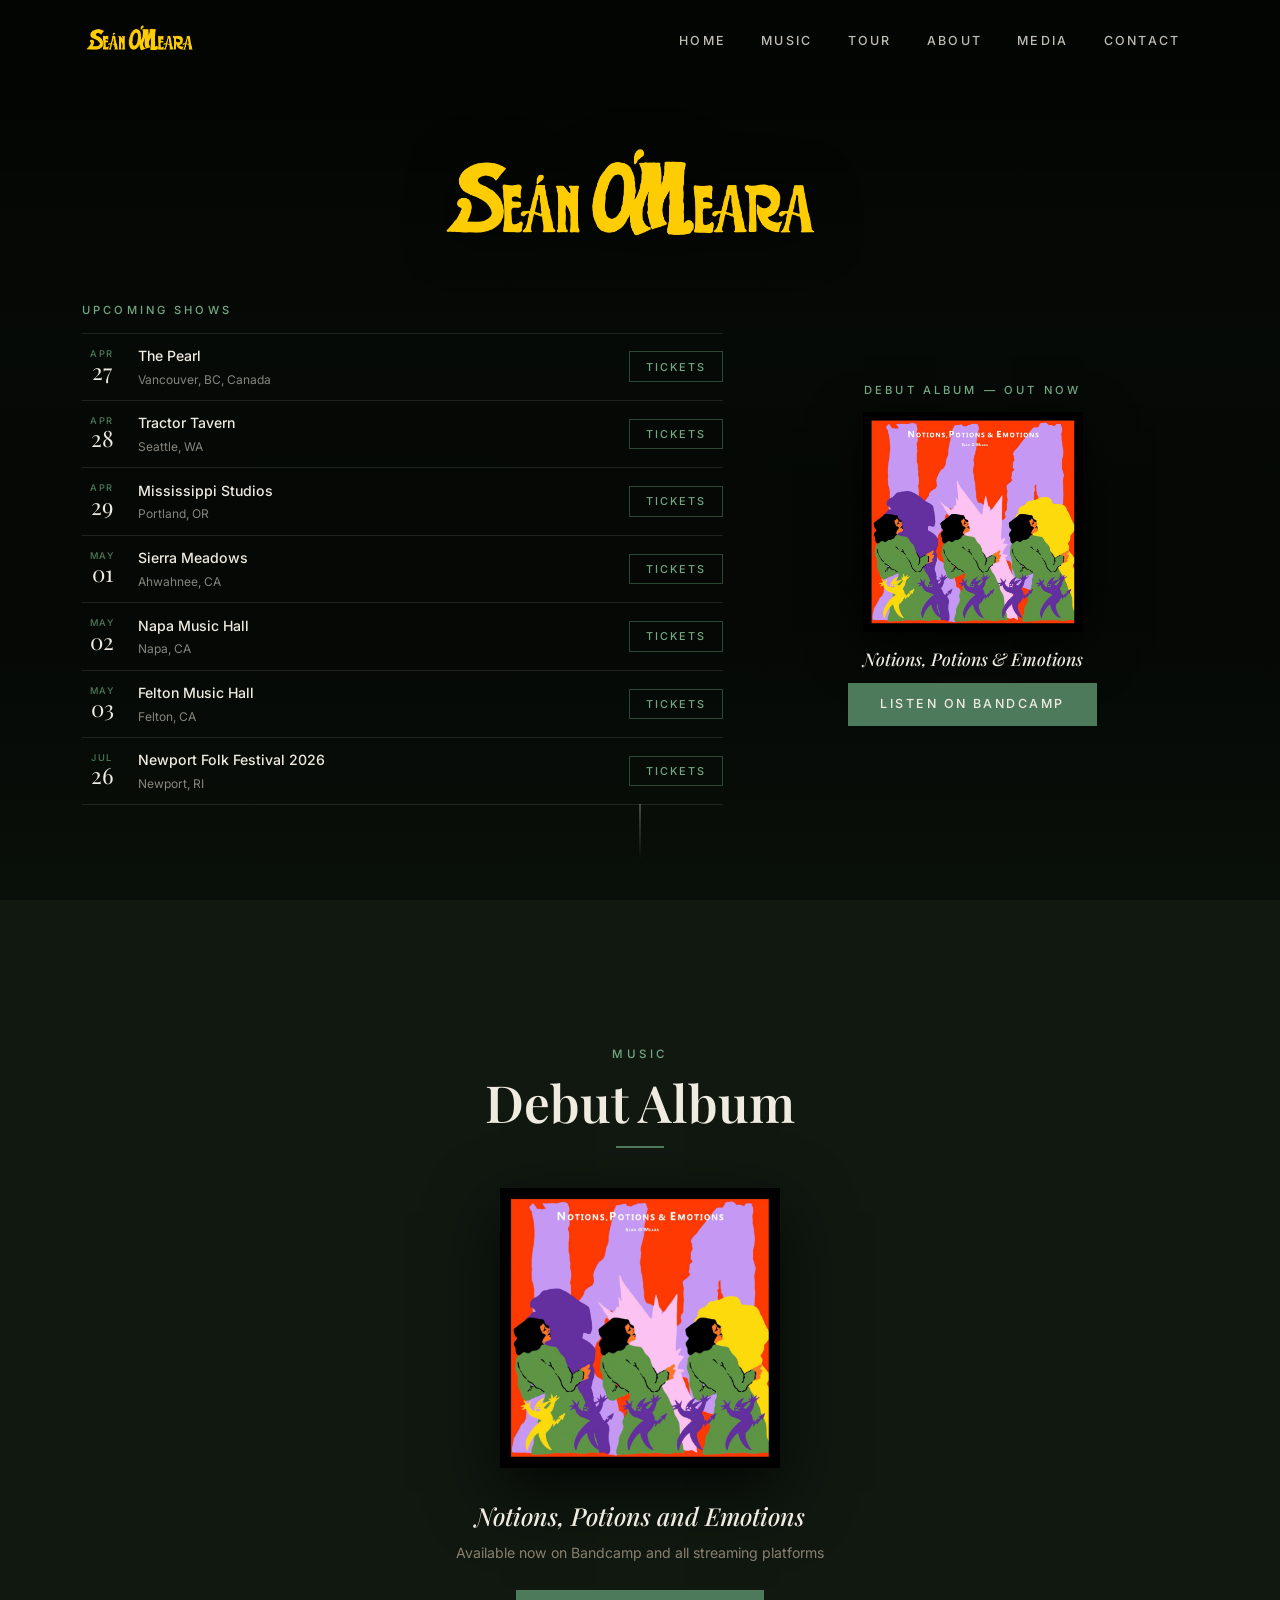
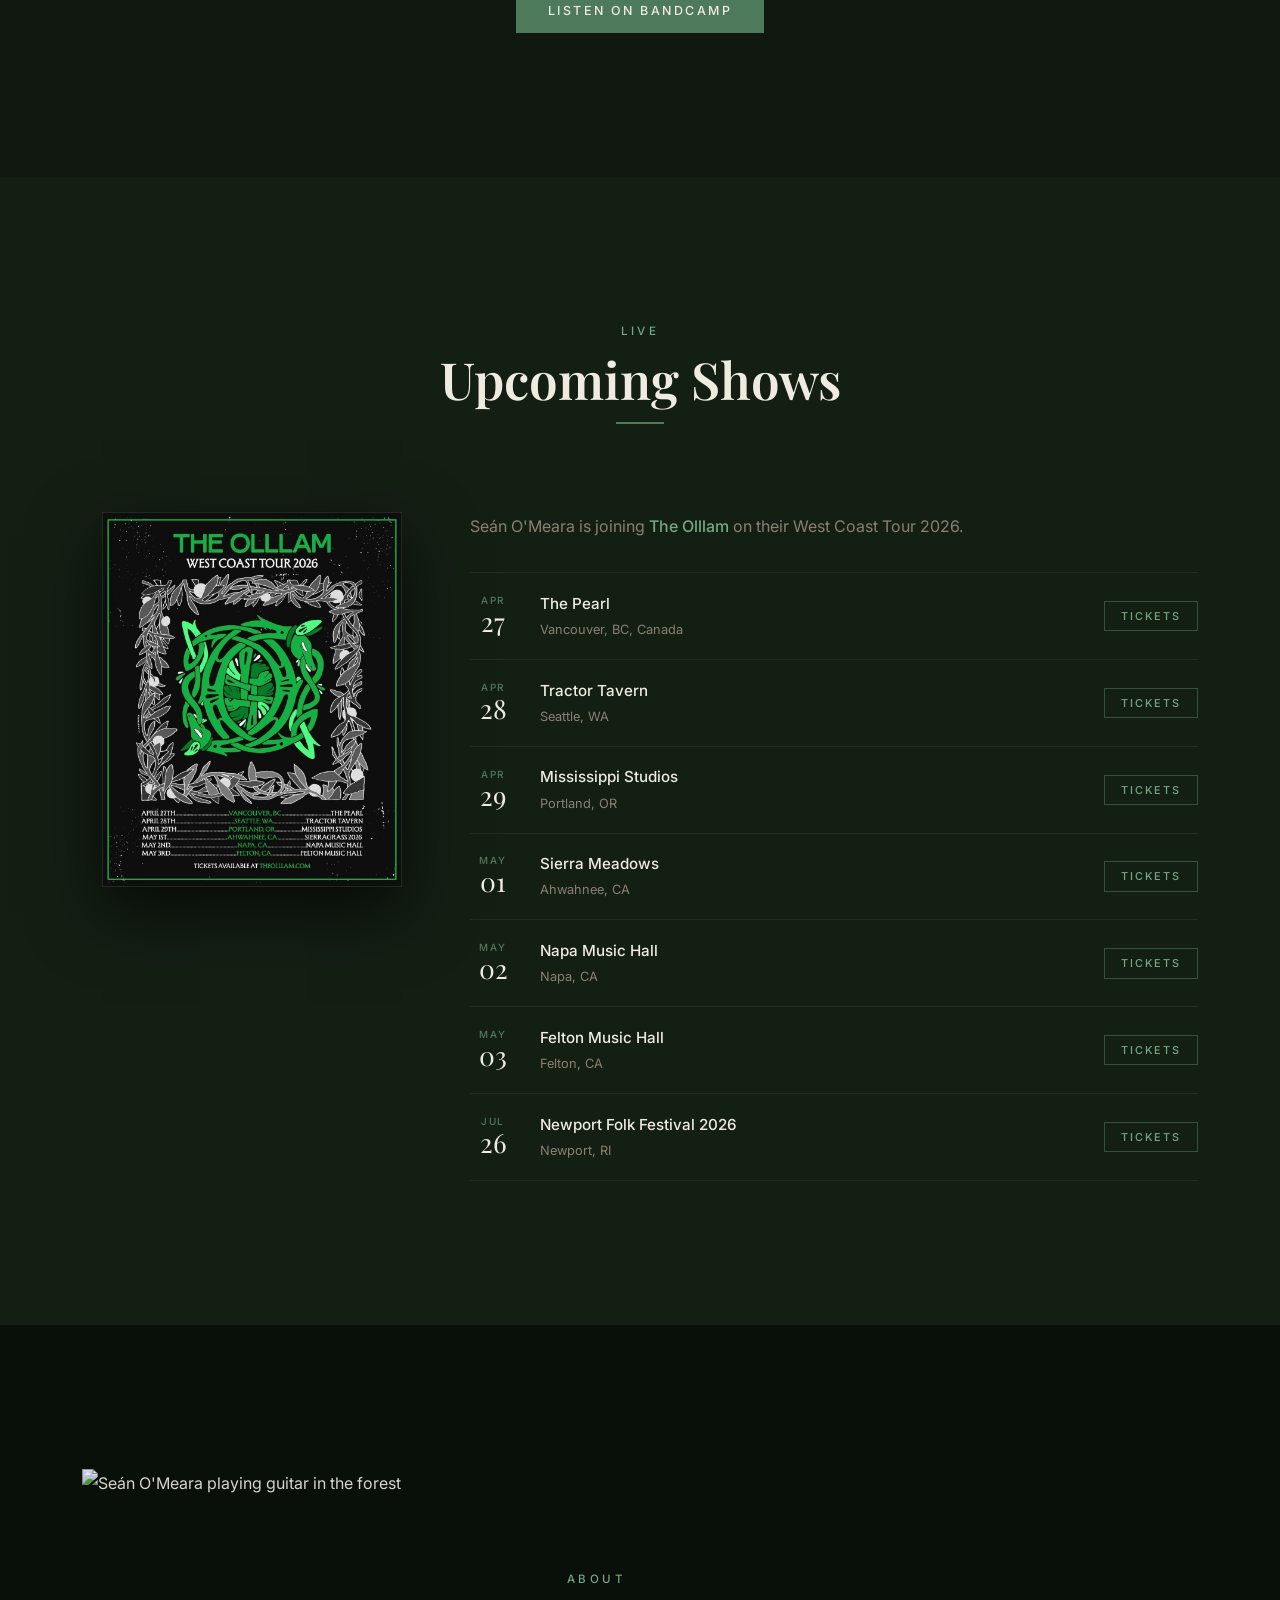
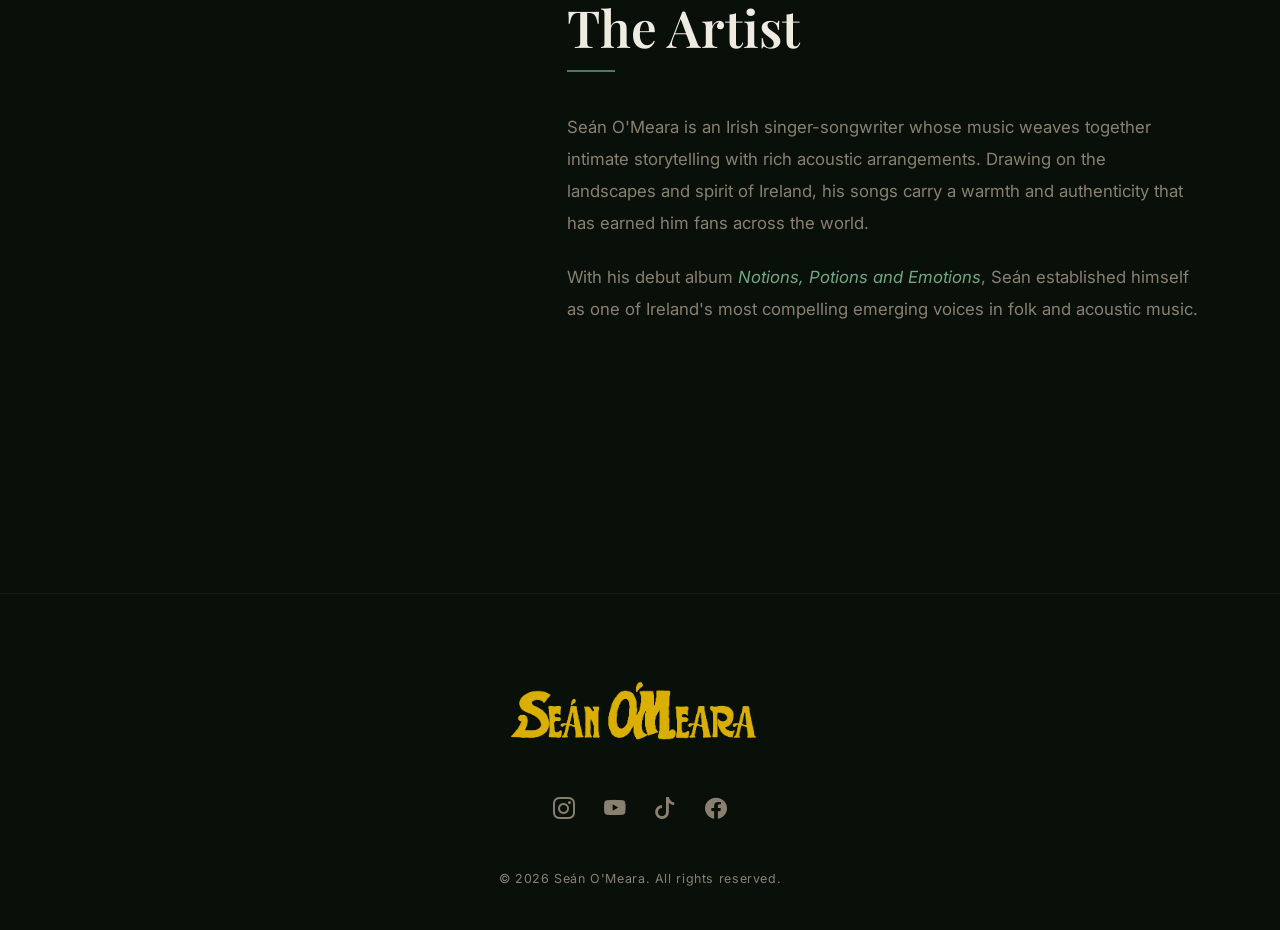
==== index.html @ 42ff0bc8 "first" ====
<!DOCTYPE html>
<html lang="en">
<head>
    <meta charset="UTF-8">
    <meta name="viewport" content="width=device-width, initial-scale=1.0">
    <title>Seán O'Meara | Singer-Songwriter</title>

    <!-- Bootstrap 5 -->
    <link href="https://cdn.jsdelivr.net/npm/bootstrap@5.3.3/dist/css/bootstrap.min.css" rel="stylesheet">
    <!-- Bootstrap Icons -->
    <link href="https://cdn.jsdelivr.net/npm/bootstrap-icons@1.11.3/font/bootstrap-icons.min.css" rel="stylesheet">
    <!-- Google Fonts -->
    <link href="https://fonts.googleapis.com/css2?family=Playfair+Display:ital,wght@0,400;0,600;0,700;1,400&family=Inter:wght@300;400;500&display=swap" rel="stylesheet">

    <link rel="stylesheet" href="css/style.css">
</head>
<body>

    <!-- ====== NAVBAR ====== -->
    <nav class="navbar navbar-expand-lg fixed-top" id="mainNav">
        <div class="container">
            <a class="navbar-brand" href="#home">
                <img src="loso sean omeara yellow (1).png" alt="Seán O'Meara" class="nav-logo">
            </a>
            <button class="navbar-toggler" type="button" data-bs-toggle="collapse" data-bs-target="#navbarNav"
                aria-controls="navbarNav" aria-expanded="false" aria-label="Toggle navigation">
                <span class="navbar-toggler-icon"></span>
            </button>
            <div class="collapse navbar-collapse" id="navbarNav">
                <ul class="navbar-nav ms-auto">
                    <li class="nav-item"><a class="nav-link" href="#home">Home</a></li>
                    <li class="nav-item"><a class="nav-link" href="#music">Music</a></li>
                    <li class="nav-item"><a class="nav-link" href="#tour">Tour</a></li>
                    <li class="nav-item"><a class="nav-link" href="#about">About</a></li>
                    <li class="nav-item"><a class="nav-link" href="media.html">Media</a></li>
                    <li class="nav-item"><a class="nav-link" href="#contact">Contact</a></li>
                </ul>
            </div>
        </div>
    </nav>

    <!-- ====== HERO ====== -->
    <section id="home" class="hero">
        <div class="hero-overlay"></div>

        <div class="hero-inner container">

            <!-- Logo -->
            <div class="row justify-content-center">
                <div class="col-auto">
                    <img src="loso sean omeara yellow (1).png" alt="Seán O'Meara" class="hero-logo">
                </div>
            </div>

            <!-- Tour dates (left) + Album (right) -->
            <div class="row align-items-center g-4 mt-2">

                <!-- Tour dates -->
                <div class="col-lg-7">
                    <p class="hero-section-label">Upcoming Shows</p>
                    <div class="hero-tour-list">

                        <div class="hero-tour-item">
                            <div class="hero-tour-date"><span class="month">APR</span><span class="day">27</span></div>
                            <div class="hero-tour-info">
                                <span class="venue">The Pearl</span>
                                <span class="location">Vancouver, BC, Canada</span>
                            </div>
                            <a href="#" class="btn btn-tickets">Tickets</a>
                        </div>

                        <div class="hero-tour-item">
                            <div class="hero-tour-date"><span class="month">APR</span><span class="day">28</span></div>
                            <div class="hero-tour-info">
                                <span class="venue">Tractor Tavern</span>
                                <span class="location">Seattle, WA</span>
                            </div>
                            <a href="#" class="btn btn-tickets">Tickets</a>
                        </div>

                        <div class="hero-tour-item">
                            <div class="hero-tour-date"><span class="month">APR</span><span class="day">29</span></div>
                            <div class="hero-tour-info">
                                <span class="venue">Mississippi Studios</span>
                                <span class="location">Portland, OR</span>
                            </div>
                            <a href="#" class="btn btn-tickets">Tickets</a>
                        </div>

                        <div class="hero-tour-item">
                            <div class="hero-tour-date"><span class="month">MAY</span><span class="day">01</span></div>
                            <div class="hero-tour-info">
                                <span class="venue">Sierra Meadows</span>
                                <span class="location">Ahwahnee, CA</span>
                            </div>
                            <a href="#" class="btn btn-tickets">Tickets</a>
                        </div>

                        <div class="hero-tour-item">
                            <div class="hero-tour-date"><span class="month">MAY</span><span class="day">02</span></div>
                            <div class="hero-tour-info">
                                <span class="venue">Napa Music Hall</span>
                                <span class="location">Napa, CA</span>
                            </div>
                            <a href="#" class="btn btn-tickets">Tickets</a>
                        </div>

                        <div class="hero-tour-item">
                            <div class="hero-tour-date"><span class="month">MAY</span><span class="day">03</span></div>
                            <div class="hero-tour-info">
                                <span class="venue">Felton Music Hall</span>
                                <span class="location">Felton, CA</span>
                            </div>
                            <a href="#" class="btn btn-tickets">Tickets</a>
                        </div>

                        <div class="hero-tour-item">
                            <div class="hero-tour-date"><span class="month">JUL</span><span class="day">26</span></div>
                            <div class="hero-tour-info">
                                <span class="venue">Newport Folk Festival 2026</span>
                                <span class="location">Newport, RI</span>
                            </div>
                            <a href="#" class="btn btn-tickets">Tickets</a>
                        </div>

                    </div>
                </div>

                <!-- Album -->
                <div class="col-lg-5 text-center">
                    <p class="hero-section-label">Debut Album — Out Now</p>
                    <img src="Album art.jpg" alt="Notions, Potions and Emotions" class="hero-album-art">
                    <h3 class="hero-album-title">Notions, Potions &amp; Emotions</h3>
                    <a href="#" class="btn btn-accent mt-2">Listen on Bandcamp</a>
                </div>

            </div>
        </div>

        <div class="scroll-indicator">
            <span></span>
        </div>
    </section>

    <!-- ====== MUSIC ====== -->
    <section id="music" class="section-music">
        <div class="container text-center">
            <p class="section-label">Music</p>
            <h2 class="section-title">Debut Album</h2>
            <div class="section-divider mx-auto"></div>
            <div class="album-wrap">
                <img src="Album art.jpg" alt="Notions, Potions and Emotions" class="album-art">
                <h3 class="album-title">Notions, Potions and Emotions</h3>
                <p class="album-sub">Available now on Bandcamp and all streaming platforms</p>
                <a href="#" class="btn btn-accent mt-3">Listen on Bandcamp</a>
            </div>
        </div>
    </section>

    <!-- ====== TOUR ====== -->
    <section id="tour" class="section-tour">
        <div class="container">
            <p class="section-label text-center">Live</p>
            <h2 class="section-title text-center">Upcoming Shows</h2>
            <div class="section-divider mx-auto"></div>

            <div class="row align-items-start g-5 mt-2">
                <div class="col-lg-4 text-center">
                    <img src="olllam tour.webp" alt="The Olllam West Coast Tour 2026" class="tour-poster">
                </div>
                <div class="col-lg-8">
                    <p class="tour-intro">Seán O'Meara is joining <strong>The Olllam</strong> on their West Coast Tour 2026.</p>

                    <div class="tour-list">

                        <div class="tour-item">
                            <div class="tour-date">
                                <span class="month">APR</span>
                                <span class="day">27</span>
                            </div>
                            <div class="tour-info">
                                <span class="venue">The Pearl</span>
                                <span class="location">Vancouver, BC, Canada</span>
                            </div>
                            <a href="#" class="btn btn-tickets">Tickets</a>
                        </div>

                        <div class="tour-item">
                            <div class="tour-date">
                                <span class="month">APR</span>
                                <span class="day">28</span>
                            </div>
                            <div class="tour-info">
                                <span class="venue">Tractor Tavern</span>
                                <span class="location">Seattle, WA</span>
                            </div>
                            <a href="#" class="btn btn-tickets">Tickets</a>
                        </div>

                        <div class="tour-item">
                            <div class="tour-date">
                                <span class="month">APR</span>
                                <span class="day">29</span>
                            </div>
                            <div class="tour-info">
                                <span class="venue">Mississippi Studios</span>
                                <span class="location">Portland, OR</span>
                            </div>
                            <a href="#" class="btn btn-tickets">Tickets</a>
                        </div>

                        <div class="tour-item">
                            <div class="tour-date">
                                <span class="month">MAY</span>
                                <span class="day">01</span>
                            </div>
                            <div class="tour-info">
                                <span class="venue">Sierra Meadows</span>
                                <span class="location">Ahwahnee, CA</span>
                            </div>
                            <a href="#" class="btn btn-tickets">Tickets</a>
                        </div>

                        <div class="tour-item">
                            <div class="tour-date">
                                <span class="month">MAY</span>
                                <span class="day">02</span>
                            </div>
                            <div class="tour-info">
                                <span class="venue">Napa Music Hall</span>
                                <span class="location">Napa, CA</span>
                            </div>
                            <a href="#" class="btn btn-tickets">Tickets</a>
                        </div>

                        <div class="tour-item">
                            <div class="tour-date">
                                <span class="month">MAY</span>
                                <span class="day">03</span>
                            </div>
                            <div class="tour-info">
                                <span class="venue">Felton Music Hall</span>
                                <span class="location">Felton, CA</span>
                            </div>
                            <a href="#" class="btn btn-tickets">Tickets</a>
                        </div>

                        <div class="tour-item">
                            <div class="tour-date">
                                <span class="month">JUL</span>
                                <span class="day">26</span>
                            </div>
                            <div class="tour-info">
                                <span class="venue">Newport Folk Festival 2026</span>
                                <span class="location">Newport, RI</span>
                            </div>
                            <a href="#" class="btn btn-tickets">Tickets</a>
                        </div>

                    </div>
                </div>
            </div>
        </div>
    </section>

    <!-- ====== ABOUT ====== -->
    <section id="about" class="section-about">
        <div class="container">
            <div class="row align-items-center g-5">
                <div class="col-lg-5">
                    <div class="about-img-wrap">
                        <img src="DSC00452.jpg" alt="Seán O'Meara playing guitar in the forest" class="about-img">
                    </div>
                </div>
                <div class="col-lg-7">
                    <p class="section-label">About</p>
                    <h2 class="section-title">The Artist</h2>
                    <div class="section-divider"></div>
                    <p class="about-text">
                        Seán O'Meara is an Irish singer-songwriter whose music weaves together intimate storytelling
                        with rich acoustic arrangements. Drawing on the landscapes and spirit of Ireland, his songs
                        carry a warmth and authenticity that has earned him fans across the world.
                    </p>
                    <p class="about-text">
                        With his debut album <em>Notions, Potions and Emotions</em>, Seán established himself as one
                        of Ireland's most compelling emerging voices in folk and acoustic music.
                    </p>
                    <!-- Replace the placeholder text above with Sean's real bio -->
                </div>
            </div>
        </div>
    </section>

    <!-- ====== FOOTER / CONTACT ====== -->
    <footer id="contact" class="site-footer">
        <div class="container text-center">
            <div class="footer-brand">
                <img src="loso sean omeara yellow (1).png" alt="Seán O'Meara" class="footer-logo">
            </div>
            <div class="social-links">
                <a href="#" class="social-link" aria-label="Instagram"><i class="bi bi-instagram"></i></a>
                <a href="#" class="social-link" aria-label="YouTube"><i class="bi bi-youtube"></i></a>
                <a href="#" class="social-link" aria-label="TikTok"><i class="bi bi-tiktok"></i></a>
                <a href="#" class="social-link" aria-label="Facebook"><i class="bi bi-facebook"></i></a>
            </div>
            <p class="footer-copy">&copy; 2026 Seán O'Meara. All rights reserved.</p>
        </div>
    </footer>

    <!-- Bootstrap JS -->
    <script src="https://cdn.jsdelivr.net/npm/bootstrap@5.3.3/dist/js/bootstrap.bundle.min.js"></script>
    <script src="js/main.js"></script>
</body>
</html>
---- css/style.css ----
/* ============================================================
   SEÁN O'MEARA — Stylesheet
   ============================================================ */

:root {
    --bg-dark:      #090f09;
    --bg-mid:       #101810;
    --bg-light:     #141f14;
    --accent:       #4e7a5c;
    --accent-light: #72a882;
    --text:         #f0ebe0;
    --text-muted:   #8a8070;
    --font-heading: 'Playfair Display', serif;
    --font-body:    'Inter', sans-serif;
}

*, *::before, *::after {
    box-sizing: border-box;
    margin: 0;
    padding: 0;
}

html {
    scroll-behavior: smooth;
}

body {
    background-color: var(--bg-dark);
    color: var(--text);
    font-family: var(--font-body);
    font-size: 1rem;
    line-height: 1.75;
    overflow-x: hidden;
}

/* ================================================================
   NAVBAR
================================================================ */

#mainNav {
    background: transparent;
    transition: background 0.5s ease, padding 0.4s ease, box-shadow 0.4s ease;
    padding: 1.4rem 0;
}

#mainNav.scrolled {
    background: rgba(9, 15, 9, 0.96);
    backdrop-filter: blur(10px);
    padding: 0.75rem 0;
    box-shadow: 0 2px 24px rgba(0, 0, 0, 0.5);
}

.navbar-brand {
    padding: 0;
}

.nav-logo {
    height: 38px;
    width: auto;
    display: block;
}

.nav-link {
    color: rgba(240, 235, 224, 0.8) !important;
    font-size: 0.78rem;
    font-weight: 500;
    letter-spacing: 0.18em;
    text-transform: uppercase;
    padding: 0.5rem 1.1rem !important;
    transition: color 0.3s;
}

.nav-link:hover,
.nav-link:focus {
    color: var(--accent-light) !important;
}

.navbar-toggler {
    border: 1px solid rgba(240, 235, 224, 0.25);
    padding: 0.35rem 0.6rem;
}

.navbar-toggler-icon {
    background-image: url("data:image/svg+xml,%3csvg xmlns='http://www.w3.org/2000/svg' viewBox='0 0 30 30'%3e%3cpath stroke='rgba%28240%2C235%2C224%2C0.8%29' stroke-linecap='round' stroke-miterlimit='10' stroke-width='2' d='M4 7h22M4 15h22M4 23h22'/%3e%3c/svg%3e");
}

/* ================================================================
   HERO
================================================================ */

.hero {
    position: relative;
    min-height: 100vh;
    background-image: url('../DSC00375.jpg');
    background-size: cover;
    background-position: center 30%;
    background-attachment: fixed;
    display: flex;
    align-items: center;
    justify-content: center;
}

.hero-overlay {
    position: absolute;
    inset: 0;
    background: linear-gradient(
        to bottom,
        rgba(0, 0, 0, 0.65) 0%,       /* dark band for navbar */
        rgba(0, 0, 0, 0.65) 12%,
        rgba(0, 0, 0, 0.35) 38%,       /* lighter through mid */
        rgba(0, 0, 0, 0.5) 65%,
        rgba(9, 15, 9, 0.95) 100%
    );
}

.hero-inner {
    position: relative;
    z-index: 2;
    width: 100%;
    padding-top: 90px; /* clear the fixed navbar */
    padding-bottom: 3rem;
}

.hero-logo {
    width: min(420px, 80vw);
    height: auto;
    display: block;
    margin: 0 auto;
    filter: drop-shadow(0 4px 24px rgba(0, 0, 0, 0.8));
}

/* ---- Hero tour list ---- */
.hero-section-label {
    font-size: 0.7rem;
    font-weight: 500;
    letter-spacing: 0.28em;
    text-transform: uppercase;
    color: var(--accent-light);
    margin-bottom: 0.75rem;
}

.hero-tour-list {
    display: flex;
    flex-direction: column;
}

.hero-tour-item {
    display: flex;
    align-items: center;
    gap: 1rem;
    padding: 0.65rem 0;
    border-bottom: 1px solid rgba(255, 255, 255, 0.1);
}

.hero-tour-item:first-child {
    border-top: 1px solid rgba(255, 255, 255, 0.1);
}

.hero-tour-date {
    display: flex;
    flex-direction: column;
    align-items: center;
    min-width: 40px;
    flex-shrink: 0;
}

.hero-tour-date .month {
    font-size: 0.58rem;
    font-weight: 500;
    letter-spacing: 0.15em;
    text-transform: uppercase;
    color: var(--accent);
    line-height: 1;
}

.hero-tour-date .day {
    font-family: var(--font-heading);
    font-size: 1.4rem;
    color: var(--text);
    line-height: 1.2;
}

.hero-tour-info {
    flex: 1;
    display: flex;
    flex-direction: column;
    min-width: 0;
}

.hero-tour-info .venue {
    color: var(--text);
    font-weight: 500;
    font-size: 0.88rem;
}

.hero-tour-info .location {
    color: rgba(240, 235, 224, 0.55);
    font-size: 0.75rem;
}

/* ---- Hero album ---- */
.hero-album-art {
    width: min(220px, 55vw);
    height: auto;
    display: block;
    margin: 0 auto 1rem;
    box-shadow: 0 16px 48px rgba(0, 0, 0, 0.7);
}

.hero-album-title {
    font-family: var(--font-heading);
    font-size: 1.1rem;
    font-style: italic;
    color: var(--text);
    margin-bottom: 0.25rem;
    line-height: 1.3;
}


.scroll-indicator {
    position: absolute;
    bottom: 2.5rem;
    left: 50%;
    transform: translateX(-50%);
    z-index: 2;
}

.scroll-indicator span {
    display: block;
    width: 1px;
    height: 56px;
    background: linear-gradient(to bottom, rgba(240, 235, 224, 0.55), transparent);
    margin: 0 auto;
    animation: scrollLine 2.2s ease-in-out infinite;
}

@keyframes scrollLine {
    0%   { opacity: 0; transform: scaleY(0); transform-origin: top; }
    30%  { opacity: 1; }
    100% { opacity: 0; transform: scaleY(1); transform-origin: top; }
}

/* ================================================================
   SHARED
================================================================ */

.section-label {
    font-size: 0.72rem;
    font-weight: 500;
    letter-spacing: 0.3em;
    text-transform: uppercase;
    color: var(--accent-light);
    margin-bottom: 0.5rem;
}

.section-title {
    font-family: var(--font-heading);
    font-size: clamp(2rem, 4.5vw, 3.2rem);
    font-weight: 600;
    color: var(--text);
    margin-bottom: 0.75rem;
    line-height: 1.2;
}

.section-divider {
    width: 48px;
    height: 2px;
    background: var(--accent);
    margin-bottom: 2.5rem;
}

/* ================================================================
   ABOUT
================================================================ */

.section-about {
    background-color: var(--bg-dark);
    padding: 9rem 0;
}

.about-img {
    width: 100%;
    height: 580px;
    object-fit: cover;
    object-position: center top;
    display: block;
    filter: brightness(0.88) contrast(1.06) saturate(0.9);
}

.about-text {
    color: var(--text-muted);
    font-size: 1.05rem;
    line-height: 1.9;
    margin-bottom: 1.4rem;
}

.about-text em {
    color: var(--accent-light);
    font-style: italic;
}

/* ================================================================
   MUSIC
================================================================ */

.section-music {
    background-color: var(--bg-mid);
    padding: 9rem 0;
}

.album-wrap {
    max-width: 380px;
    margin: 0 auto;
}

/* Real album art — swap in when file is available */
.album-art {
    width: 100%;
    max-width: 280px;
    box-shadow: 0 24px 64px rgba(0, 0, 0, 0.7);
    margin-bottom: 2rem;
    display: block;
    margin-left: auto;
    margin-right: auto;
}


.album-title {
    font-family: var(--font-heading);
    font-size: 1.55rem;
    font-style: italic;
    color: var(--text);
    margin-bottom: 0.6rem;
    line-height: 1.3;
}

.album-sub {
    color: var(--text-muted);
    font-size: 0.88rem;
    margin-bottom: 0.5rem;
}

.btn-accent {
    display: inline-block;
    background: var(--accent);
    color: var(--text);
    border: none;
    padding: 0.75rem 2rem;
    font-size: 0.78rem;
    font-weight: 500;
    letter-spacing: 0.2em;
    text-transform: uppercase;
    text-decoration: none;
    border-radius: 0;
    transition: background 0.3s;
}

.btn-accent:hover {
    background: var(--accent-light);
    color: var(--text);
}

/* ================================================================
   TOUR
================================================================ */

.section-tour {
    background-color: var(--bg-light);
    padding: 9rem 0;
}

.tour-poster {
    width: 100%;
    max-width: 300px;
    box-shadow: 0 24px 64px rgba(0, 0, 0, 0.7);
    border: 1px solid rgba(255, 255, 255, 0.05);
}

.tour-intro {
    color: var(--text-muted);
    font-size: 1rem;
    margin-bottom: 2rem;
}

.tour-intro strong {
    color: var(--accent-light);
    font-weight: 500;
}

.tour-list {
    display: flex;
    flex-direction: column;
}

.tour-item {
    display: flex;
    align-items: center;
    gap: 1.5rem;
    padding: 1.1rem 0;
    border-bottom: 1px solid rgba(255, 255, 255, 0.06);
    transition: padding-left 0.25s;
}

.tour-item:first-child {
    border-top: 1px solid rgba(255, 255, 255, 0.06);
}

.tour-item:hover {
    padding-left: 0.4rem;
}

.tour-date {
    display: flex;
    flex-direction: column;
    align-items: center;
    min-width: 46px;
    flex-shrink: 0;
}

.tour-date .month {
    font-size: 0.62rem;
    font-weight: 500;
    letter-spacing: 0.18em;
    text-transform: uppercase;
    color: var(--accent);
    line-height: 1;
}

.tour-date .day {
    font-family: var(--font-heading);
    font-size: 1.65rem;
    color: var(--text);
    line-height: 1.15;
}

.tour-info {
    flex: 1;
    display: flex;
    flex-direction: column;
    min-width: 0;
}

.tour-info .venue {
    color: var(--text);
    font-weight: 500;
    font-size: 0.95rem;
    white-space: nowrap;
    overflow: hidden;
    text-overflow: ellipsis;
}

.tour-info .location {
    color: var(--text-muted);
    font-size: 0.8rem;
    margin-top: 0.1rem;
}

.btn-tickets {
    display: inline-block;
    border: 1px solid rgba(78, 122, 92, 0.55);
    color: var(--accent-light);
    background: transparent;
    font-size: 0.68rem;
    font-weight: 500;
    letter-spacing: 0.18em;
    text-transform: uppercase;
    text-decoration: none;
    padding: 0.38rem 1rem;
    border-radius: 0;
    white-space: nowrap;
    flex-shrink: 0;
    transition: background 0.3s, border-color 0.3s, color 0.3s;
}

.btn-tickets:hover {
    background: var(--accent);
    border-color: var(--accent);
    color: var(--text);
}

/* ================================================================
   FOOTER
================================================================ */

.site-footer {
    background-color: var(--bg-dark);
    padding: 5rem 0 2.5rem;
    border-top: 1px solid rgba(255, 255, 255, 0.05);
}

.footer-brand {
    margin-bottom: 1.8rem;
}

.footer-logo {
    width: min(280px, 70vw);
    height: auto;
    opacity: 0.85;
}

.social-links {
    display: flex;
    justify-content: center;
    gap: 1.8rem;
    margin-bottom: 2.5rem;
}

.social-link {
    color: var(--text-muted);
    font-size: 1.35rem;
    text-decoration: none;
    transition: color 0.3s, transform 0.3s;
    display: inline-block;
}

.social-link:hover {
    color: var(--accent-light);
    transform: translateY(-2px);
}

.footer-copy {
    color: var(--text-muted);
    font-size: 0.78rem;
    letter-spacing: 0.05em;
    margin: 0;
}

/* ================================================================
   FADE-IN ON SCROLL
================================================================ */

.fade-section {
    opacity: 0;
    transform: translateY(28px);
    transition: opacity 0.75s ease, transform 0.75s ease;
}

.fade-section.visible {
    opacity: 1;
    transform: translateY(0);
}

/* ================================================================
   RESPONSIVE
================================================================ */

@media (max-width: 991.98px) {
    .section-about,
    .section-music,
    .section-tour {
        padding: 6rem 0;
    }

    .about-img {
        height: 420px;
    }

    .hero {
        background-attachment: scroll; /* parallax fix for iOS */
    }

    .tour-poster {
        margin-bottom: 2rem;
    }
}

@media (max-width: 575.98px) {
    .hero-title {
        font-size: 3rem;
    }

    .tour-item {
        flex-wrap: wrap;
        gap: 0.75rem;
    }

    .btn-tickets {
        width: 100%;
        text-align: center;
        margin-top: 0.25rem;
    }

    .about-img {
        height: 320px;
    }
}
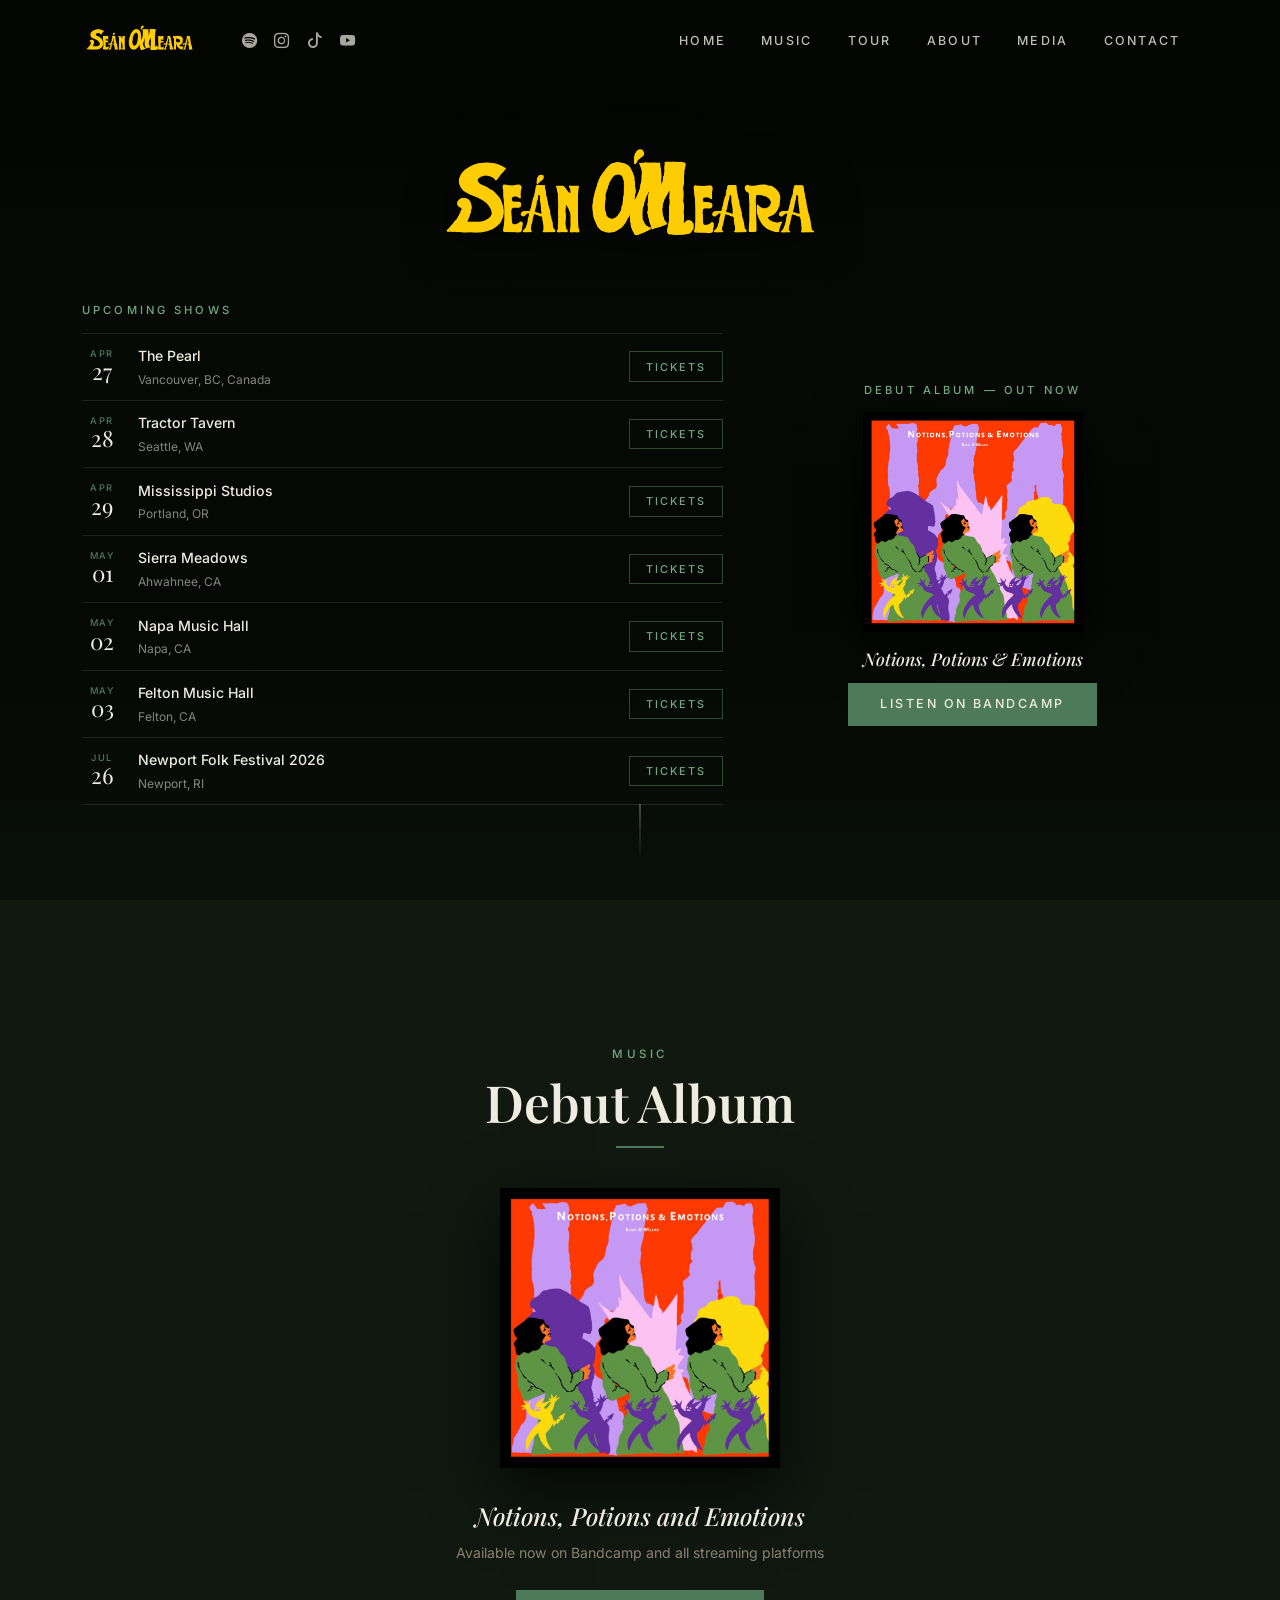
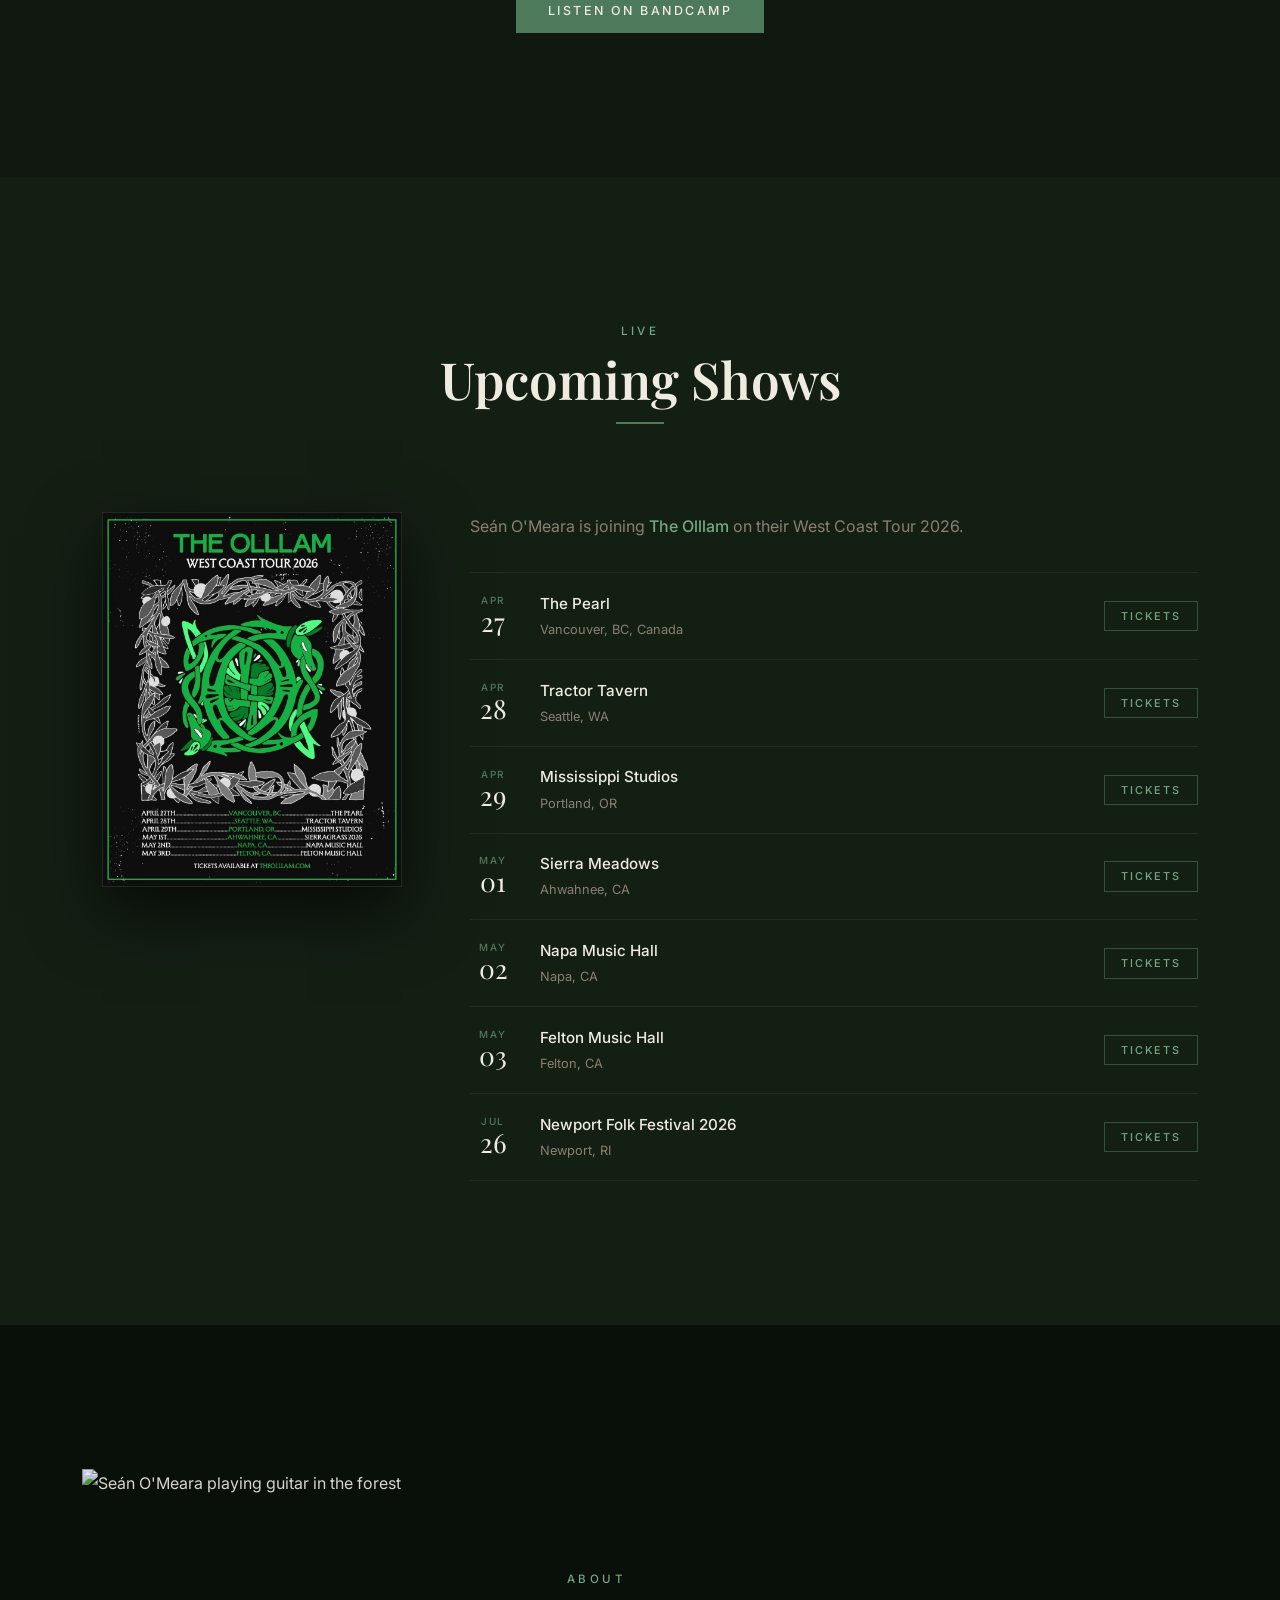
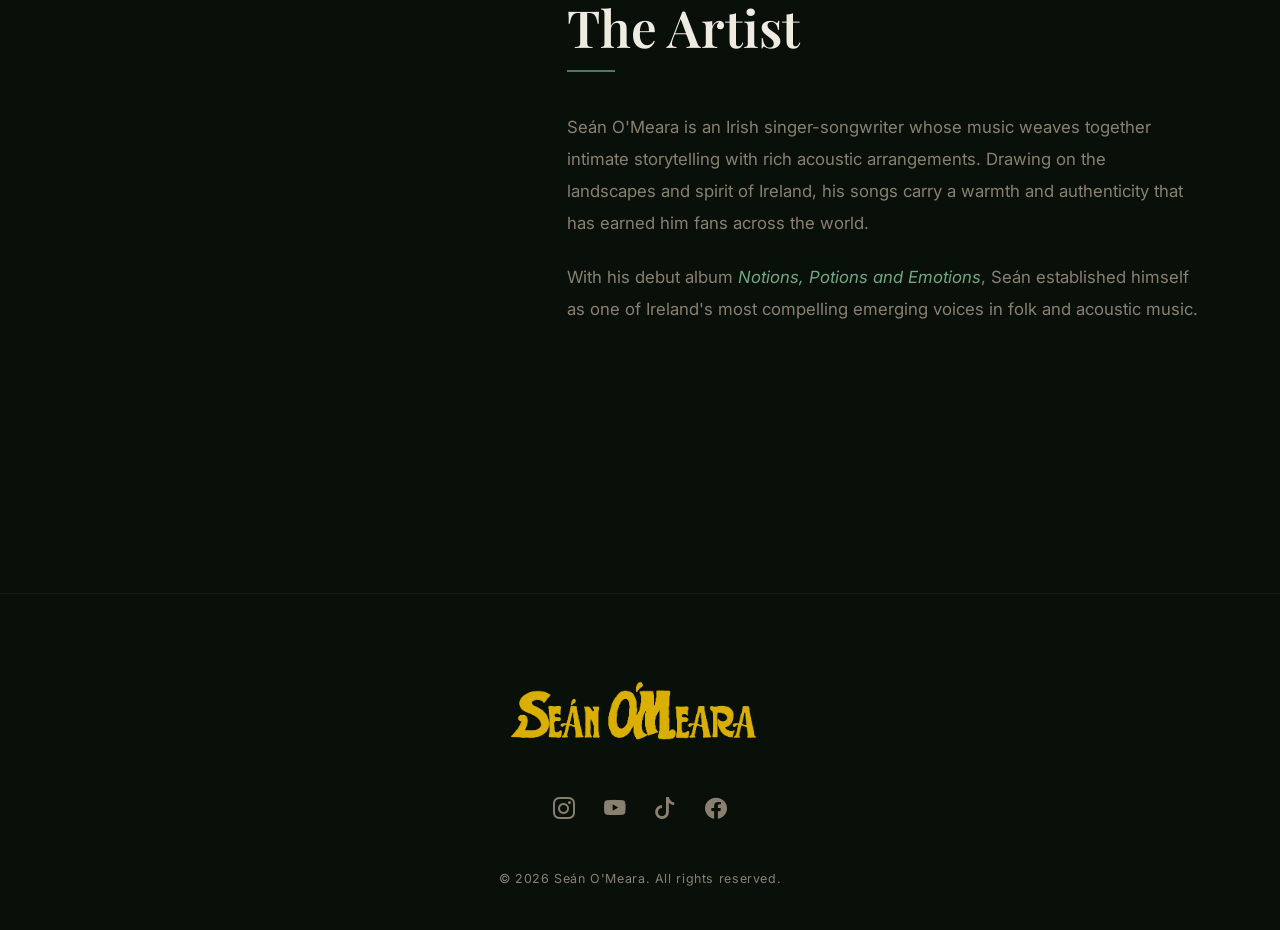
==== commit ce1bd87d: "link bar" ====
--- a/index.html
+++ b/index.html
@@ -22,8 +22,13 @@
             <a class="navbar-brand" href="#home">
                 <img src="loso sean omeara yellow (1).png" alt="Seán O'Meara" class="nav-logo">
             </a>
-            <button class="navbar-toggler" type="button" data-bs-toggle="collapse" data-bs-target="#navbarNav"
-                aria-controls="navbarNav" aria-expanded="false" aria-label="Toggle navigation">
+            <div class="nav-social-icons">
+                <a href="#" aria-label="Spotify"><i class="bi bi-spotify"></i></a>
+                <a href="#" aria-label="Instagram"><i class="bi bi-instagram"></i></a>
+                <a href="#" aria-label="TikTok"><i class="bi bi-tiktok"></i></a>
+                <a href="#" aria-label="YouTube"><i class="bi bi-youtube"></i></a>
+            </div>
+            <button class="navbar-toggler" type="button" id="menuToggler" aria-label="Toggle navigation">
                 <span class="navbar-toggler-icon"></span>
             </button>
             <div class="collapse navbar-collapse" id="navbarNav">
@@ -127,7 +132,7 @@
                 </div>
 
                 <!-- Album -->
-                <div class="col-lg-5 text-center">
+                <div class="col-lg-5 text-center hero-album-col">
                     <p class="hero-section-label">Debut Album — Out Now</p>
                     <img src="Album art.jpg" alt="Notions, Potions and Emotions" class="hero-album-art">
                     <h3 class="hero-album-title">Notions, Potions &amp; Emotions</h3>
@@ -291,6 +296,14 @@
         </div>
     </section>
 
+    <!-- ====== MOBILE SOCIAL BAR ====== -->
+    <div class="mobile-social-bar">
+        <a href="#" aria-label="Spotify"><i class="bi bi-spotify"></i></a>
+        <a href="#" aria-label="Instagram"><i class="bi bi-instagram"></i></a>
+        <a href="#" aria-label="TikTok"><i class="bi bi-tiktok"></i></a>
+        <a href="#" aria-label="YouTube"><i class="bi bi-youtube"></i></a>
+    </div>
+
     <!-- ====== FOOTER / CONTACT ====== -->
     <footer id="contact" class="site-footer">
         <div class="container text-center">
--- a/css/style.css
+++ b/css/style.css
@@ -50,6 +50,52 @@
     box-shadow: 0 2px 24px rgba(0, 0, 0, 0.5);
 }
 
+@media (max-width: 767px) {
+    #mainNav {
+        z-index: 1050;
+    }
+
+    .navbar-toggler {
+        position: relative;
+        z-index: 1060;
+    }
+
+    #navbarNav {
+        display: none !important;
+        position: fixed;
+        inset: 0;
+        background: rgba(0, 0, 0, 0.75);
+        align-items: center;
+        justify-content: center;
+        z-index: 1050;
+    }
+
+    #navbarNav.menu-open {
+        display: flex !important;
+    }
+
+    #navbarNav .navbar-nav {
+        flex-direction: column;
+        align-items: center;
+        gap: 0.5rem;
+        text-align: center;
+    }
+
+    #navbarNav .nav-link {
+        font-size: 1.4rem;
+        letter-spacing: 0.2em;
+        padding: 0.75rem 1rem !important;
+    }
+
+    .hero {
+        align-items: flex-start;
+    }
+
+    .hero-inner {
+        padding-top: 6rem;
+    }
+}
+
 .navbar-brand {
     padding: 0;
 }
@@ -60,6 +106,31 @@
     display: block;
 }
 
+.nav-social-icons {
+    display: flex;
+    align-items: center;
+    gap: 0.2rem;
+    margin-left: 1rem;
+}
+
+.nav-social-icons a {
+    color: rgba(240, 235, 224, 0.7);
+    font-size: 0.95rem;
+    padding: 0.3rem 0.45rem;
+    transition: color 0.2s;
+    text-decoration: none;
+}
+
+.nav-social-icons a:hover {
+    color: var(--accent-light);
+}
+
+@media (max-width: 767px) {
+    .nav-social-icons {
+        display: none;
+    }
+}
+
 .nav-link {
     color: rgba(240, 235, 224, 0.8) !important;
     font-size: 0.78rem;
@@ -91,13 +162,28 @@
 .hero {
     position: relative;
     min-height: 100vh;
-    background-image: url('../DSC00375.jpg');
+    background-image: url('../Hero img mobile.jpg');
     background-size: cover;
-    background-position: center 30%;
+    background-position: center top;
     background-attachment: fixed;
     display: flex;
     align-items: center;
     justify-content: center;
+}
+
+@media (max-width: 767px) {
+    .hero .hero-tour-list,
+    .hero .hero-album-col,
+    .hero .hero-section-label {
+        display: none;
+    }
+}
+
+@media (min-width: 768px) {
+    .hero {
+        background-image: url('../DSC00375.jpg');
+        background-position: center 30%;
+    }
 }
 
 .hero-overlay {
@@ -526,6 +612,43 @@
 }
 
 /* ================================================================
+   MOBILE SOCIAL BAR
+================================================================ */
+
+.mobile-social-bar {
+    display: none;
+}
+
+@media (max-width: 767px) {
+    .mobile-social-bar {
+        display: flex;
+        position: fixed;
+        bottom: 0;
+        left: 0;
+        right: 0;
+        z-index: 1040;
+        background: rgba(9, 15, 9, 0.92);
+        backdrop-filter: blur(10px);
+        border-top: 1px solid rgba(255, 255, 255, 0.08);
+        justify-content: space-around;
+        align-items: center;
+        padding: 0.75rem 1rem;
+        padding-bottom: calc(0.75rem + env(safe-area-inset-bottom));
+    }
+
+    .mobile-social-bar a {
+        color: rgba(240, 235, 224, 0.7);
+        font-size: 1.4rem;
+        transition: color 0.2s;
+        padding: 0.25rem 0.75rem;
+    }
+
+    .mobile-social-bar a:hover {
+        color: var(--accent-light);
+    }
+}
+
+/* ================================================================
    FADE-IN ON SCROLL
 ================================================================ */
 
@@ -569,6 +692,24 @@
         font-size: 3rem;
     }
 
+    /* Hide album art in hero on mobile — Music section below has it */
+    .hero-album-col {
+        display: none;
+    }
+
+    /* Hero tour list on mobile */
+    .hero-tour-item {
+        flex-wrap: wrap;
+        gap: 0.4rem 0.75rem;
+    }
+
+    .hero-tour-item .btn-tickets {
+        flex-basis: calc(100% - 3.5rem);
+        margin-left: 3.5rem;
+        text-align: center;
+    }
+
+    /* Full tour section on mobile */
     .tour-item {
         flex-wrap: wrap;
         gap: 0.75rem;
@@ -580,7 +721,25 @@
         margin-top: 0.25rem;
     }
 
+    /* About image — shift right to show Sean */
+    .about-img {
+        height: 420px;
+        object-position: 80% bottom;
+    }
+
+
+    /* Mobile */
+    @media (max-width: 768px) {
     .about-img {
         height: 320px;
-    }
-}
+        object-position: 100% bottom;
+    }
+    }
+
+    /* Reduce section padding on small screens */
+    .section-about,
+    .section-music,
+    .section-tour {
+        padding: 4rem 0;
+    }
+}
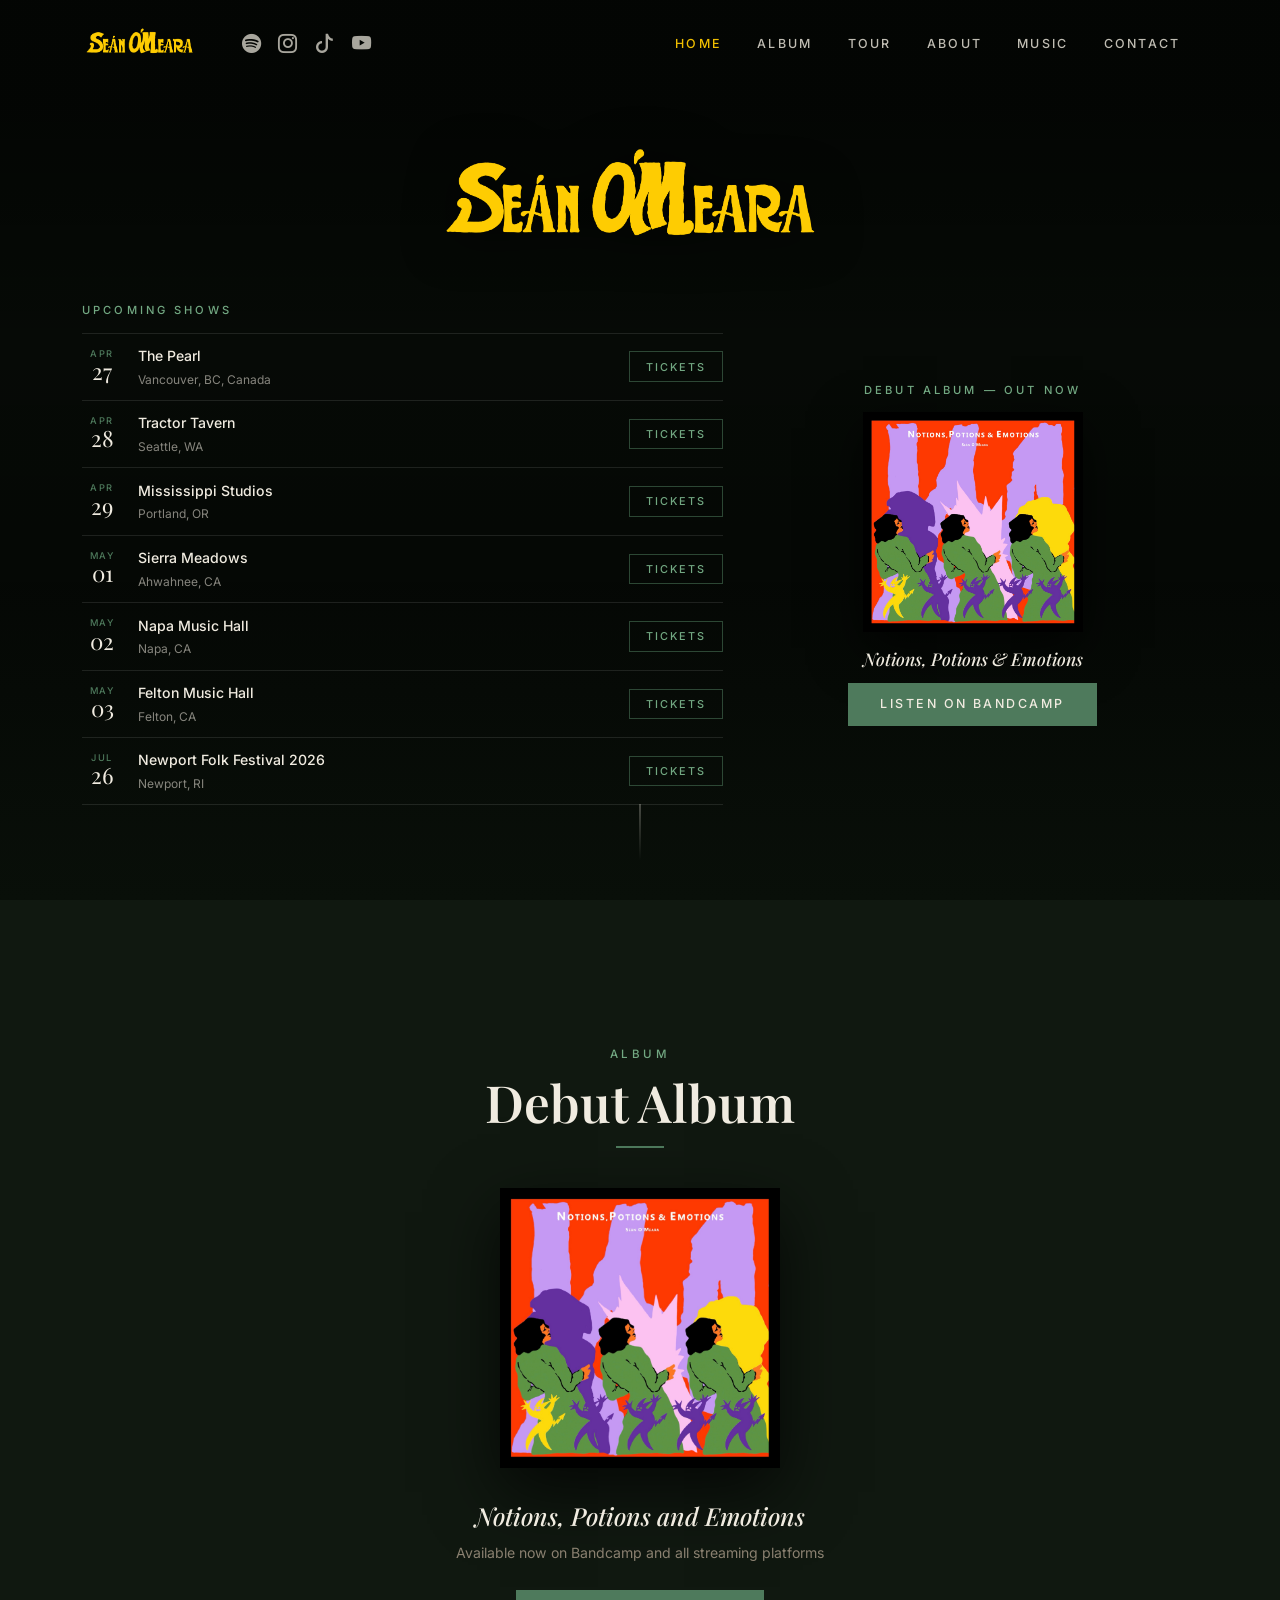
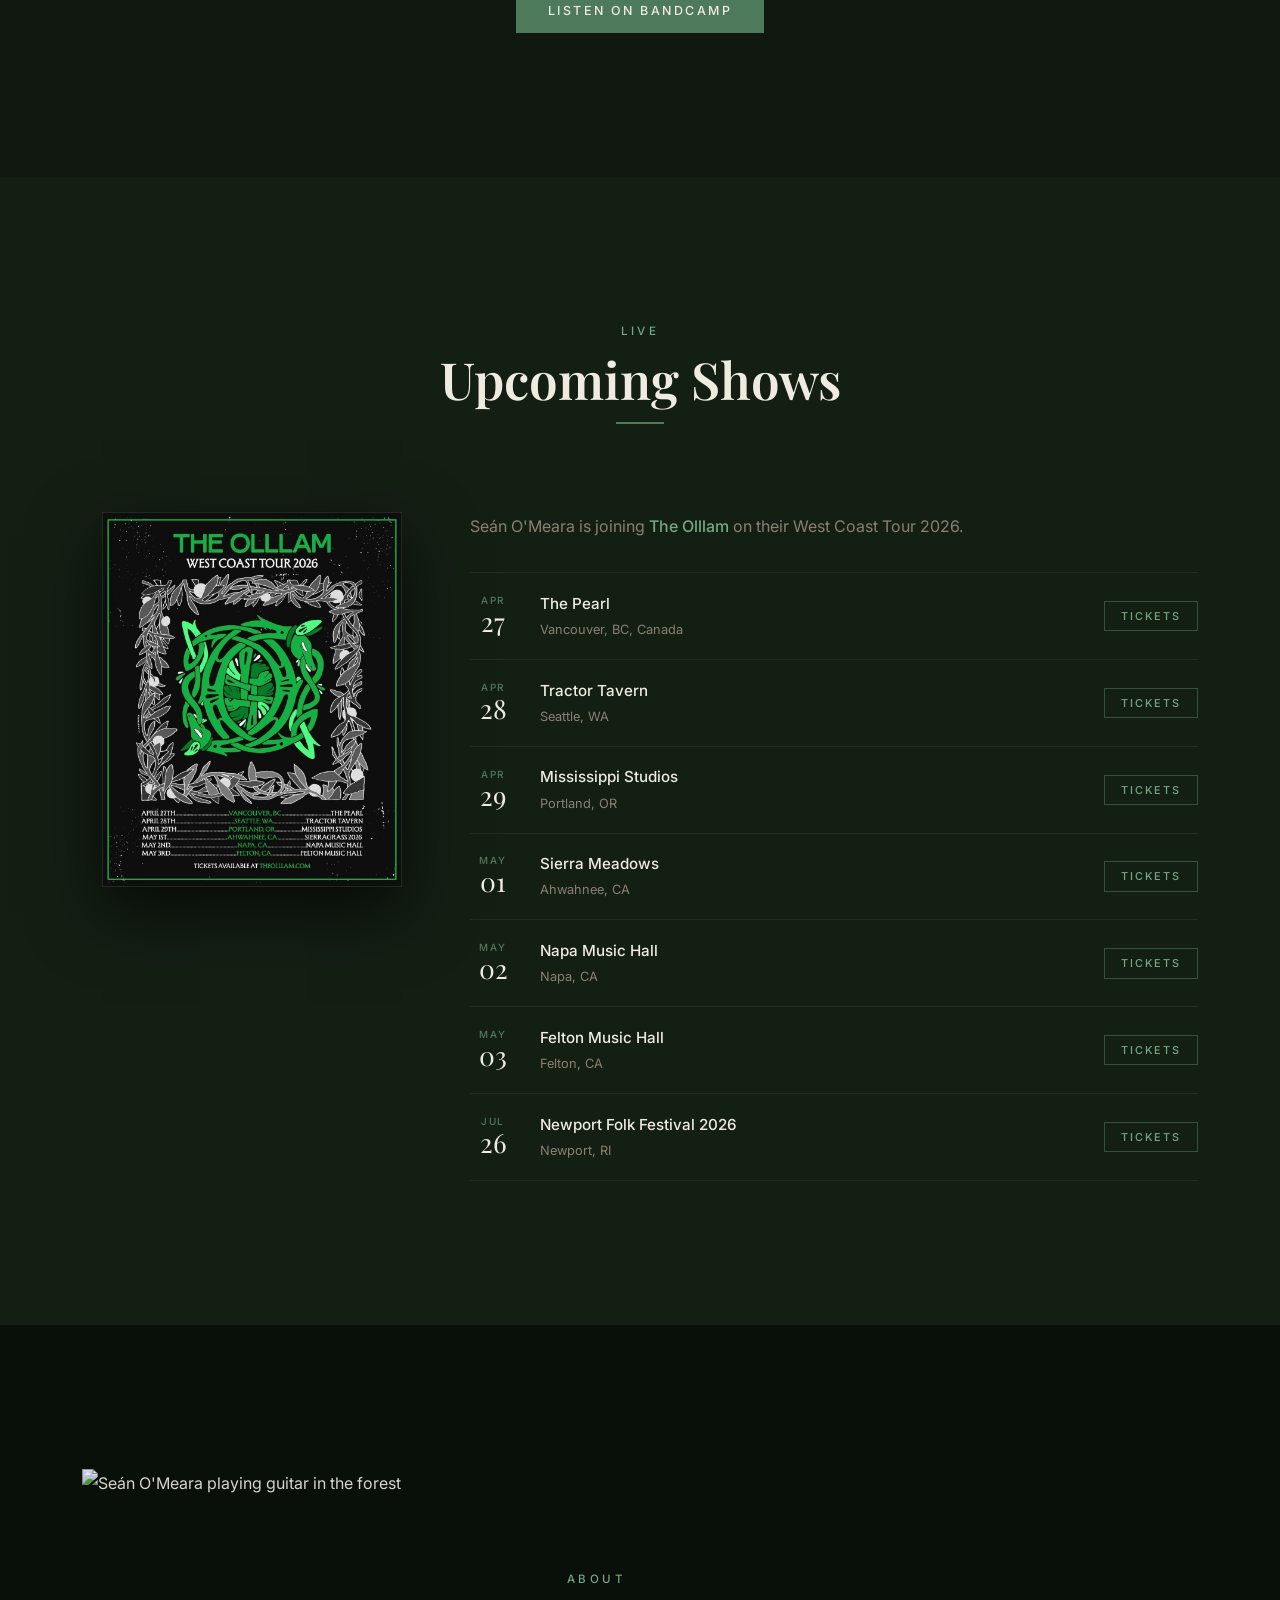
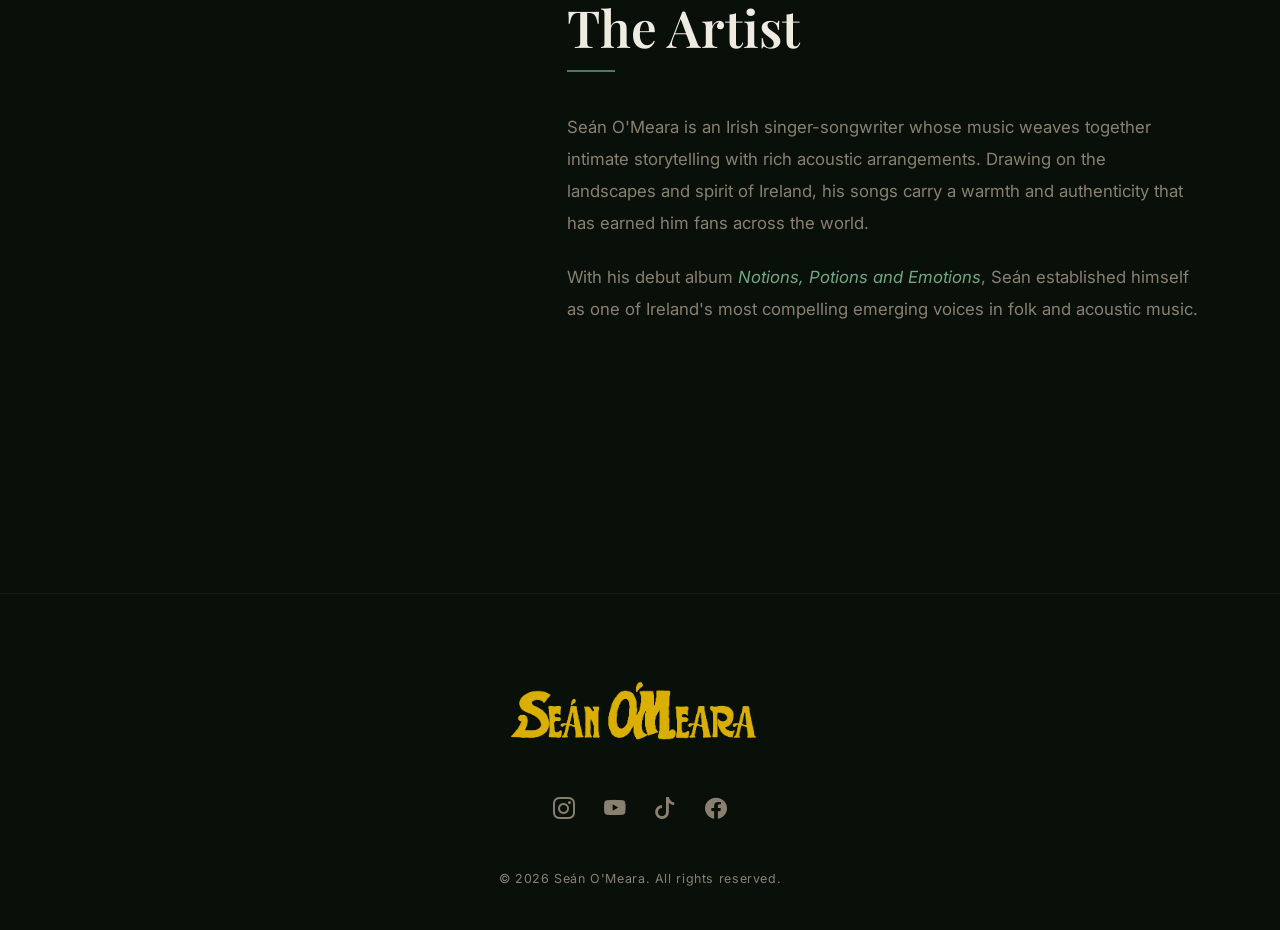
==== commit 6fc54157: "headings" ====
--- a/index.html
+++ b/index.html
@@ -34,10 +34,10 @@
             <div class="collapse navbar-collapse" id="navbarNav">
                 <ul class="navbar-nav ms-auto">
                     <li class="nav-item"><a class="nav-link" href="#home">Home</a></li>
-                    <li class="nav-item"><a class="nav-link" href="#music">Music</a></li>
+                    <li class="nav-item"><a class="nav-link" href="#album">Album</a></li>
                     <li class="nav-item"><a class="nav-link" href="#tour">Tour</a></li>
                     <li class="nav-item"><a class="nav-link" href="#about">About</a></li>
-                    <li class="nav-item"><a class="nav-link" href="media.html">Media</a></li>
+                    <li class="nav-item"><a class="nav-link" href="media.html">Music</a></li>
                     <li class="nav-item"><a class="nav-link" href="#contact">Contact</a></li>
                 </ul>
             </div>
@@ -147,10 +147,10 @@
         </div>
     </section>
 
-    <!-- ====== MUSIC ====== -->
-    <section id="music" class="section-music">
+    <!-- ====== ALBUM ====== -->
+    <section id="album" class="section-music">
         <div class="container text-center">
-            <p class="section-label">Music</p>
+            <p class="section-label">Album</p>
             <h2 class="section-title">Debut Album</h2>
             <div class="section-divider mx-auto"></div>
             <div class="album-wrap">
--- a/css/style.css
+++ b/css/style.css
@@ -64,10 +64,15 @@
         display: none !important;
         position: fixed;
         inset: 0;
-        background: rgba(0, 0, 0, 0.75);
+        background: rgba(0, 0, 0, 0.45);
         align-items: center;
         justify-content: center;
         z-index: 1050;
+        transition: background 0.3s ease;
+    }
+
+    body.at-hero #navbarNav {
+        background: transparent;
     }
 
     #navbarNav.menu-open {
@@ -94,6 +99,10 @@
     .hero-inner {
         padding-top: 6rem;
     }
+
+    .hero-logo {
+        display: none !important;
+    }
 }
 
 .navbar-brand {
@@ -115,7 +124,7 @@
 
 .nav-social-icons a {
     color: rgba(240, 235, 224, 0.7);
-    font-size: 0.95rem;
+    font-size: 1.2rem;
     padding: 0.3rem 0.45rem;
     transition: color 0.2s;
     text-decoration: none;
@@ -144,6 +153,10 @@
 .nav-link:hover,
 .nav-link:focus {
     color: var(--accent-light) !important;
+}
+
+.nav-link.active {
+    color: #f0be00 !important;
 }
 
 .navbar-toggler {
@@ -627,25 +640,84 @@
         left: 0;
         right: 0;
         z-index: 1040;
-        background: rgba(9, 15, 9, 0.92);
+        background: rgba(9, 15, 9, 0.75);
         backdrop-filter: blur(10px);
-        border-top: 1px solid rgba(255, 255, 255, 0.08);
+        border-top: 1px solid rgba(255, 255, 255, 0.06);
         justify-content: space-around;
         align-items: center;
-        padding: 0.75rem 1rem;
-        padding-bottom: calc(0.75rem + env(safe-area-inset-bottom));
+        padding: 0.4rem 1rem;
+        padding-bottom: calc(0.4rem + env(safe-area-inset-bottom));
     }
 
     .mobile-social-bar a {
-        color: rgba(240, 235, 224, 0.7);
-        font-size: 1.4rem;
+        color: rgba(240, 235, 224, 0.5);
+        font-size: 1.1rem;
         transition: color 0.2s;
-        padding: 0.25rem 0.75rem;
+        padding: 0.2rem 0.5rem;
     }
 
     .mobile-social-bar a:hover {
         color: var(--accent-light);
     }
+}
+
+/* ================================================================
+   SCROLL LOCK (menu open)
+================================================================ */
+
+body.menu-locked {
+    overflow: hidden;
+}
+
+/* ================================================================
+   MERCH SECTION
+================================================================ */
+
+.section-merch {
+    background-color: var(--bg-mid);
+    padding: 6rem 0;
+    text-align: center;
+}
+
+.merch-soon {
+    font-family: var(--font-heading);
+    font-size: 1.5rem;
+    color: var(--text-muted);
+    font-style: italic;
+    margin-top: 2rem;
+}
+
+/* ================================================================
+   MUSIC / STREAMING SECTION
+================================================================ */
+
+.section-music-streaming {
+    background-color: var(--bg-dark);
+    padding: 6rem 0;
+}
+
+.streaming-links {
+    display: flex;
+    flex-wrap: wrap;
+    gap: 1rem;
+    justify-content: center;
+    margin-top: 2.5rem;
+}
+
+.btn-streaming {
+    background: transparent;
+    border: 1px solid rgba(255, 255, 255, 0.2);
+    color: var(--text);
+    padding: 0.7rem 1.6rem;
+    font-size: 0.9rem;
+    letter-spacing: 0.08em;
+    border-radius: 2px;
+    transition: border-color 0.2s, color 0.2s;
+}
+
+.btn-streaming:hover {
+    border-color: var(--accent-light);
+    color: var(--accent-light);
 }
 
 /* ================================================================
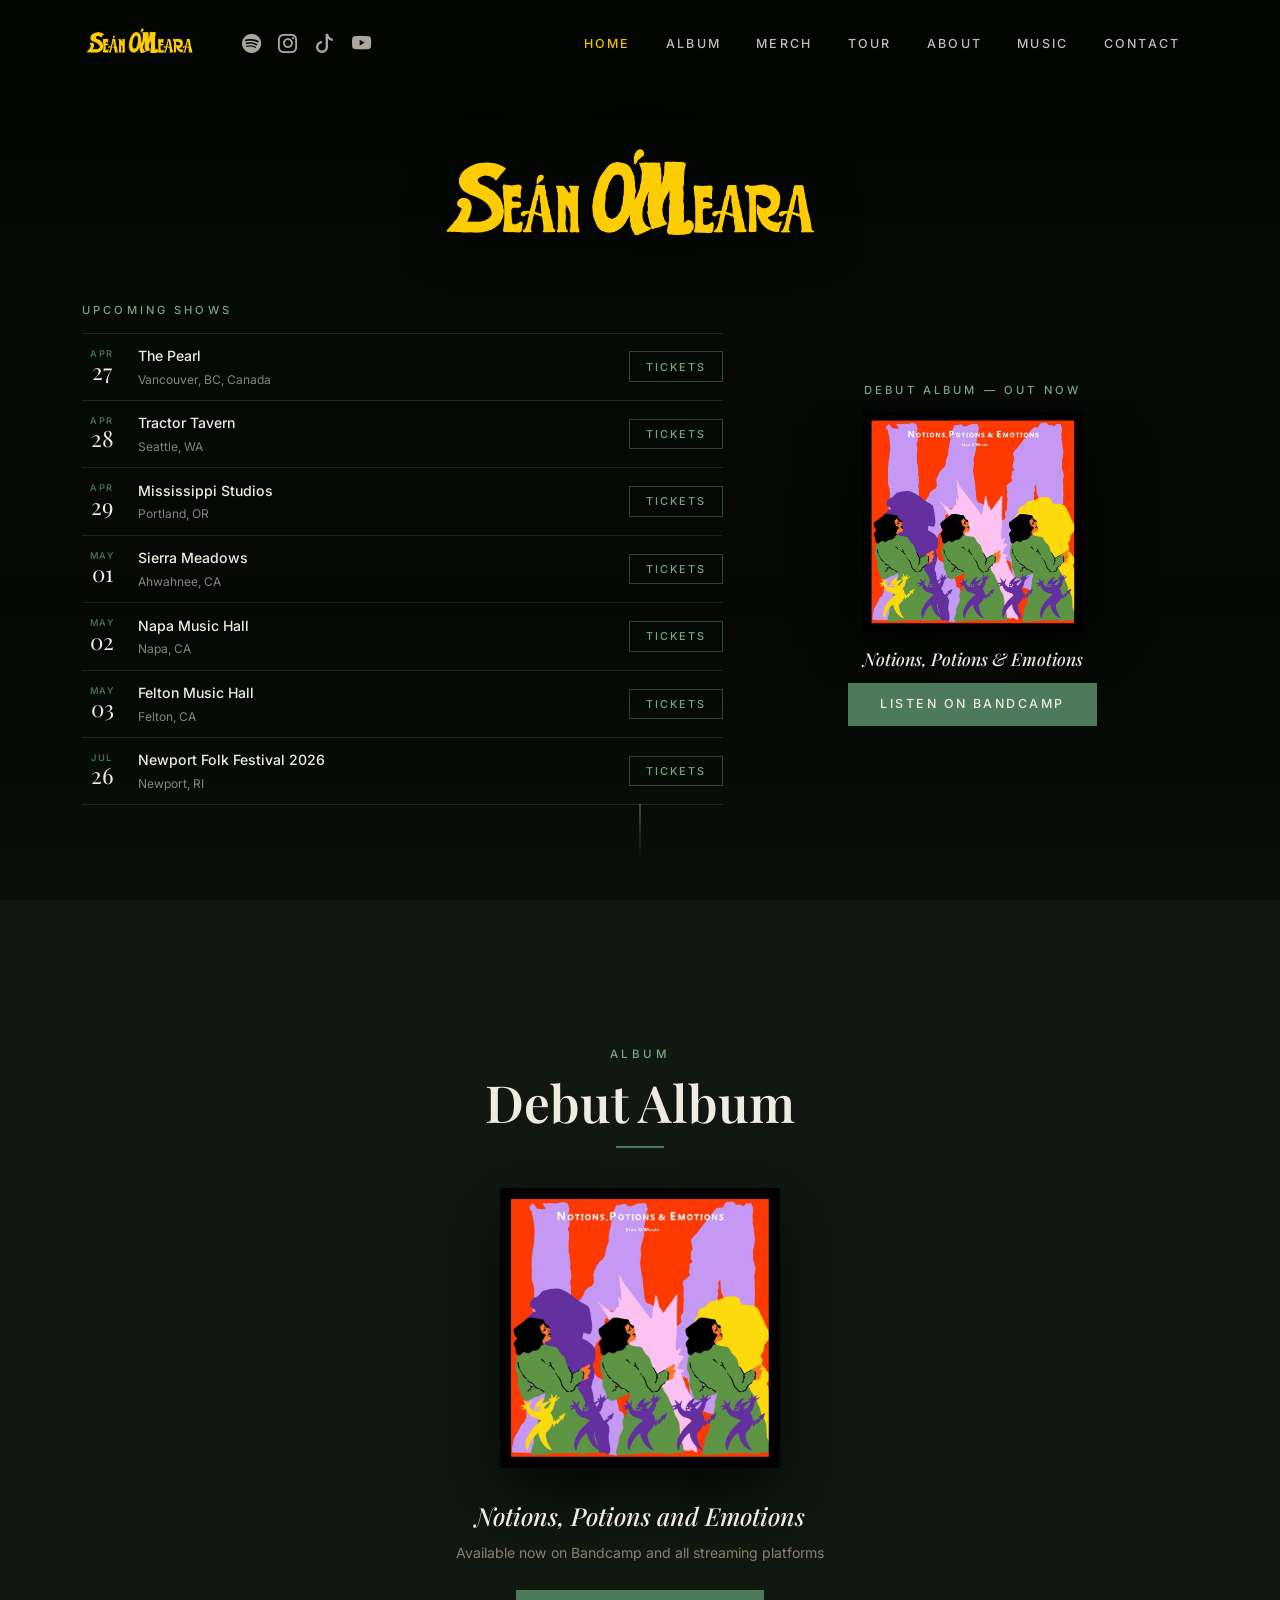
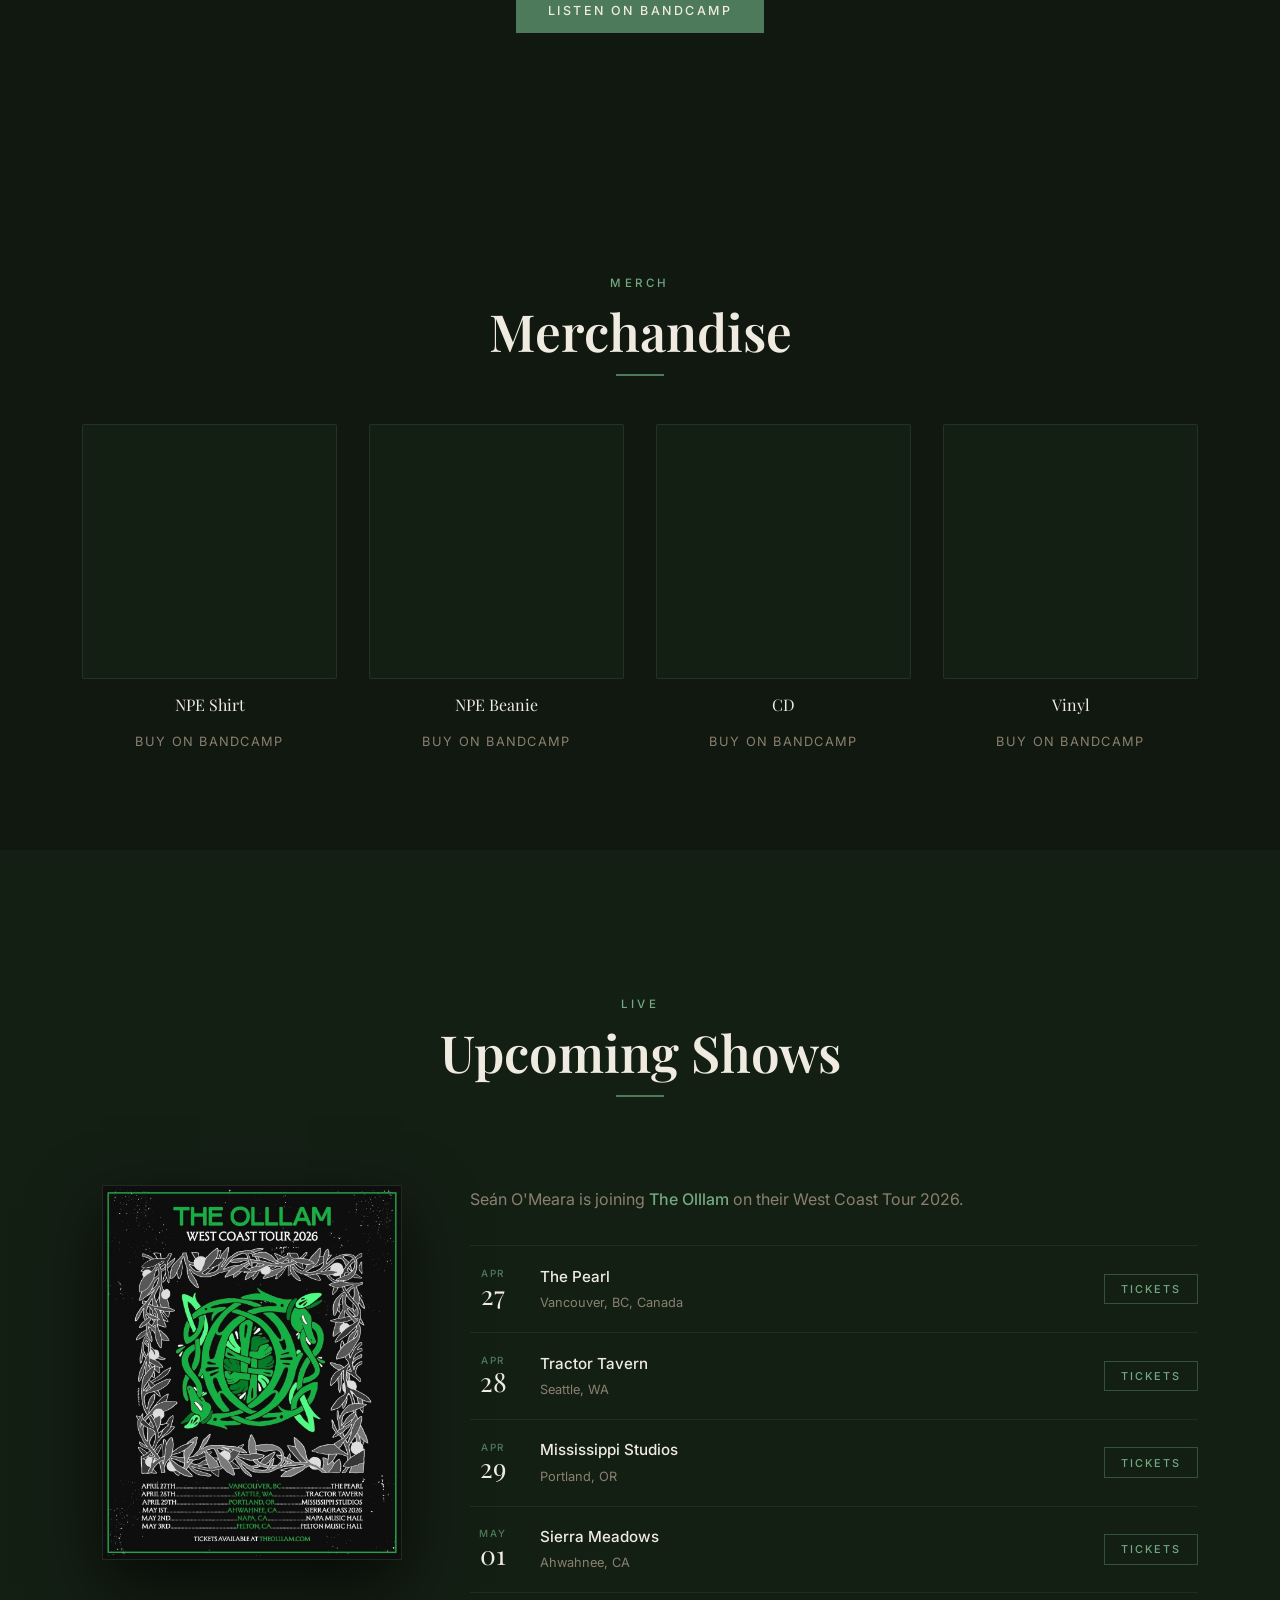
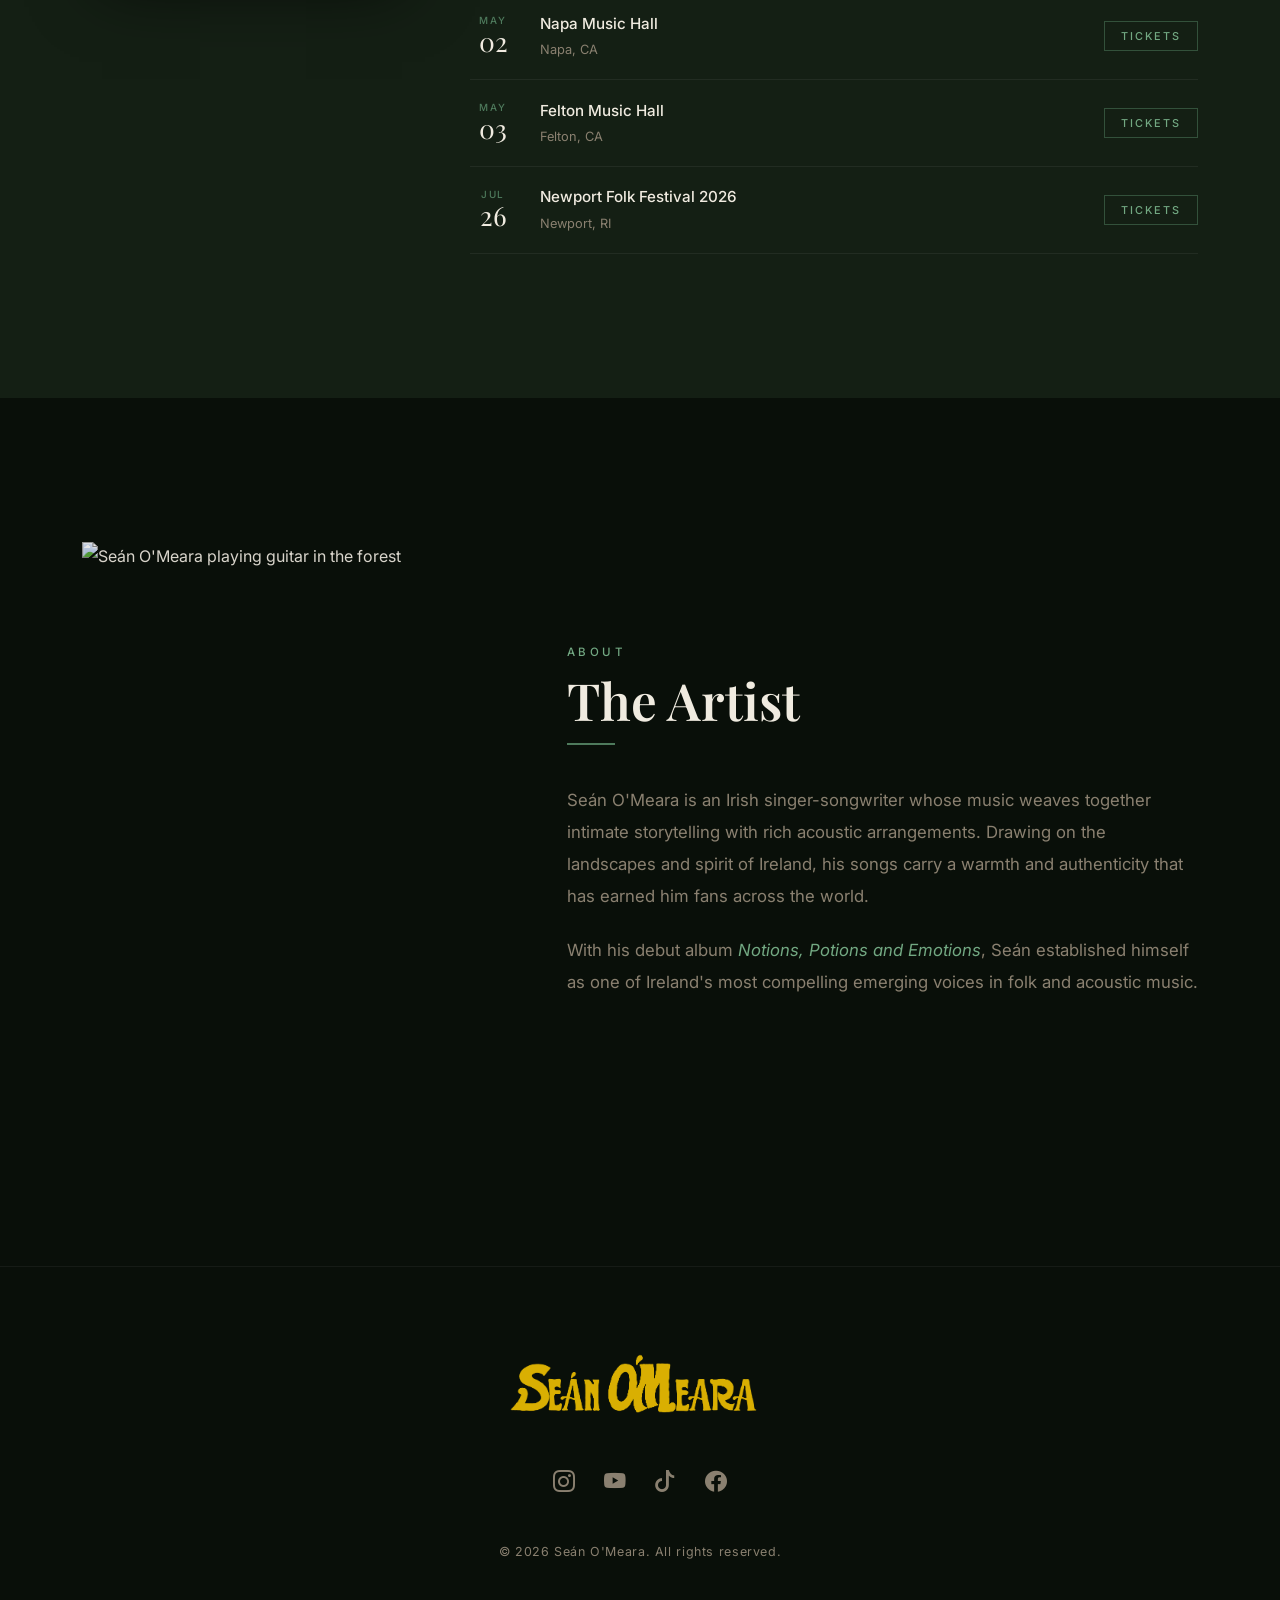
==== commit 1f86f34b: "merch" ====
--- a/index.html
+++ b/index.html
@@ -35,6 +35,7 @@
                 <ul class="navbar-nav ms-auto">
                     <li class="nav-item"><a class="nav-link" href="#home">Home</a></li>
                     <li class="nav-item"><a class="nav-link" href="#album">Album</a></li>
+                    <li class="nav-item"><a class="nav-link" href="#merch">Merch</a></li>
                     <li class="nav-item"><a class="nav-link" href="#tour">Tour</a></li>
                     <li class="nav-item"><a class="nav-link" href="#about">About</a></li>
                     <li class="nav-item"><a class="nav-link" href="media.html">Music</a></li>
@@ -158,6 +159,37 @@
                 <h3 class="album-title">Notions, Potions and Emotions</h3>
                 <p class="album-sub">Available now on Bandcamp and all streaming platforms</p>
                 <a href="#" class="btn btn-accent mt-3">Listen on Bandcamp</a>
+            </div>
+        </div>
+    </section>
+
+    <!-- ====== MERCH ====== -->
+    <section id="merch" class="section-merch">
+        <div class="container text-center">
+            <p class="section-label">Merch</p>
+            <h2 class="section-title">Merchandise</h2>
+            <div class="section-divider mx-auto"></div>
+            <div class="merch-grid">
+                <a class="merch-item" href="https://seanomeara.bandcamp.com/merch/npe-shirt" target="_blank" rel="noopener">
+                    <div class="merch-img-placeholder"></div>
+                    <p class="merch-name">NPE Shirt</p>
+                    <p class="merch-price">Buy on Bandcamp</p>
+                </a>
+                <a class="merch-item" href="https://seanomeara.bandcamp.com/merch/npe-beanie" target="_blank" rel="noopener">
+                    <div class="merch-img-placeholder"></div>
+                    <p class="merch-name">NPE Beanie</p>
+                    <p class="merch-price">Buy on Bandcamp</p>
+                </a>
+                <a class="merch-item" href="https://seanomeara.bandcamp.com/album/notions-potions-emotions" target="_blank" rel="noopener">
+                    <div class="merch-img-placeholder"></div>
+                    <p class="merch-name">CD</p>
+                    <p class="merch-price">Buy on Bandcamp</p>
+                </a>
+                <a class="merch-item" href="https://seanomeara.bandcamp.com/album/notions-potions-emotions" target="_blank" rel="noopener">
+                    <div class="merch-img-placeholder"></div>
+                    <p class="merch-name">Vinyl</p>
+                    <p class="merch-price">Buy on Bandcamp</p>
+                </a>
             </div>
         </div>
     </section>
--- a/css/style.css
+++ b/css/style.css
@@ -60,6 +60,12 @@
         z-index: 1060;
     }
 
+    /* Hide hamburger on hero, show it everywhere else */
+    body.at-hero .navbar-toggler {
+        display: none;
+    }
+
+    /* Nav links: hidden by default on mobile */
     #navbarNav {
         display: none !important;
         position: fixed;
@@ -68,14 +74,16 @@
         align-items: center;
         justify-content: center;
         z-index: 1050;
-        transition: background 0.3s ease;
-    }
-
+    }
+
+    /* On hero: always show links, no overlay */
     body.at-hero #navbarNav {
+        display: flex !important;
         background: transparent;
     }
 
-    #navbarNav.menu-open {
+    /* Off hero: show links only when menu is open */
+    body:not(.at-hero) #navbarNav.menu-open {
         display: flex !important;
     }
 
@@ -679,12 +687,57 @@
     text-align: center;
 }
 
-.merch-soon {
+.merch-grid {
+    display: grid;
+    grid-template-columns: repeat(4, 1fr);
+    gap: 2rem;
+    margin-top: 3rem;
+}
+
+.merch-item {
+    display: flex;
+    flex-direction: column;
+    align-items: center;
+    gap: 0.75rem;
+    text-decoration: none;
+    cursor: pointer;
+}
+
+.merch-item:hover .merch-img-placeholder {
+    border-color: rgba(255, 255, 255, 0.25);
+}
+
+.merch-item:hover .merch-name {
+    color: var(--accent-light);
+}
+
+.merch-img-placeholder {
+    width: 100%;
+    aspect-ratio: 1;
+    background-color: var(--bg-light);
+    border: 1px solid rgba(255, 255, 255, 0.08);
+    border-radius: 2px;
+}
+
+.merch-name {
     font-family: var(--font-heading);
-    font-size: 1.5rem;
+    font-size: 1rem;
+    color: var(--text);
+    margin: 0;
+}
+
+.merch-price {
+    font-size: 0.8rem;
     color: var(--text-muted);
-    font-style: italic;
-    margin-top: 2rem;
+    letter-spacing: 0.1em;
+    text-transform: uppercase;
+    margin: 0;
+}
+
+@media (max-width: 767px) {
+    .merch-grid {
+        grid-template-columns: repeat(2, 1fr);
+    }
 }
 
 /* ================================================================
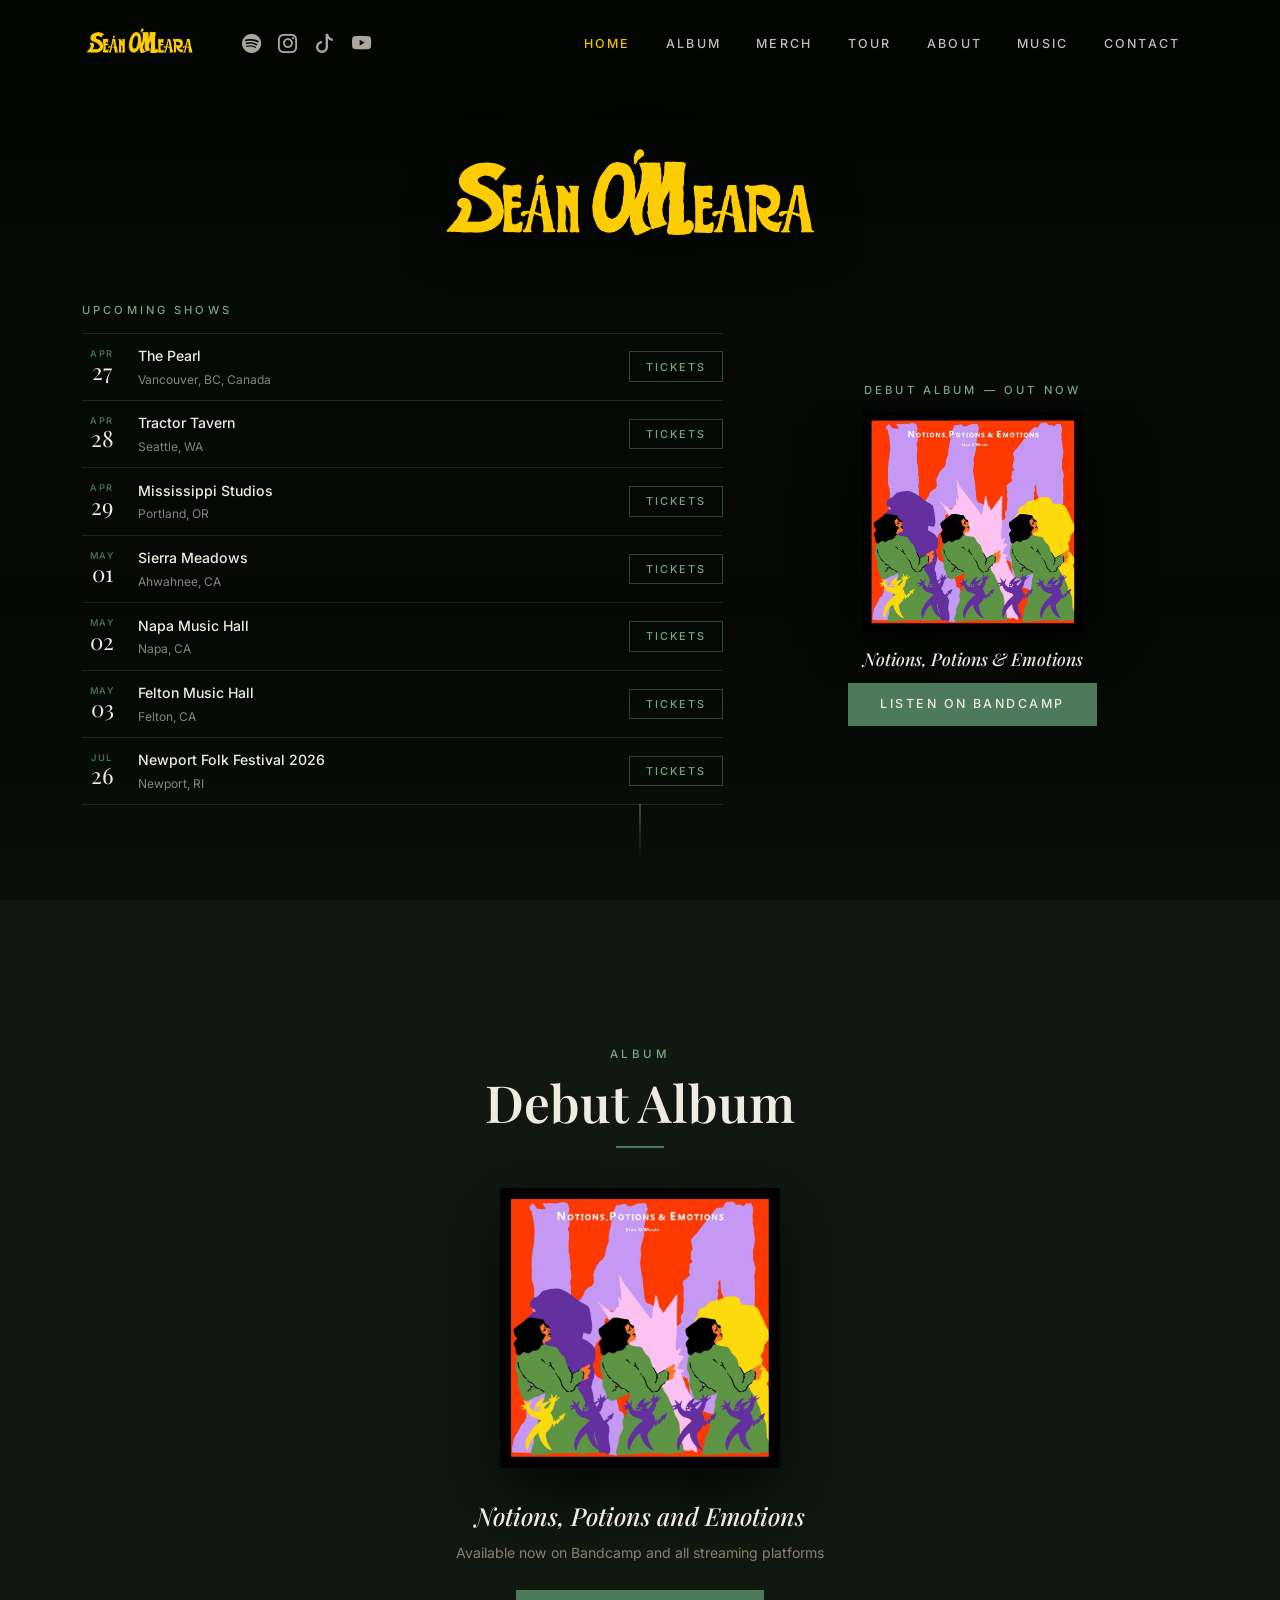
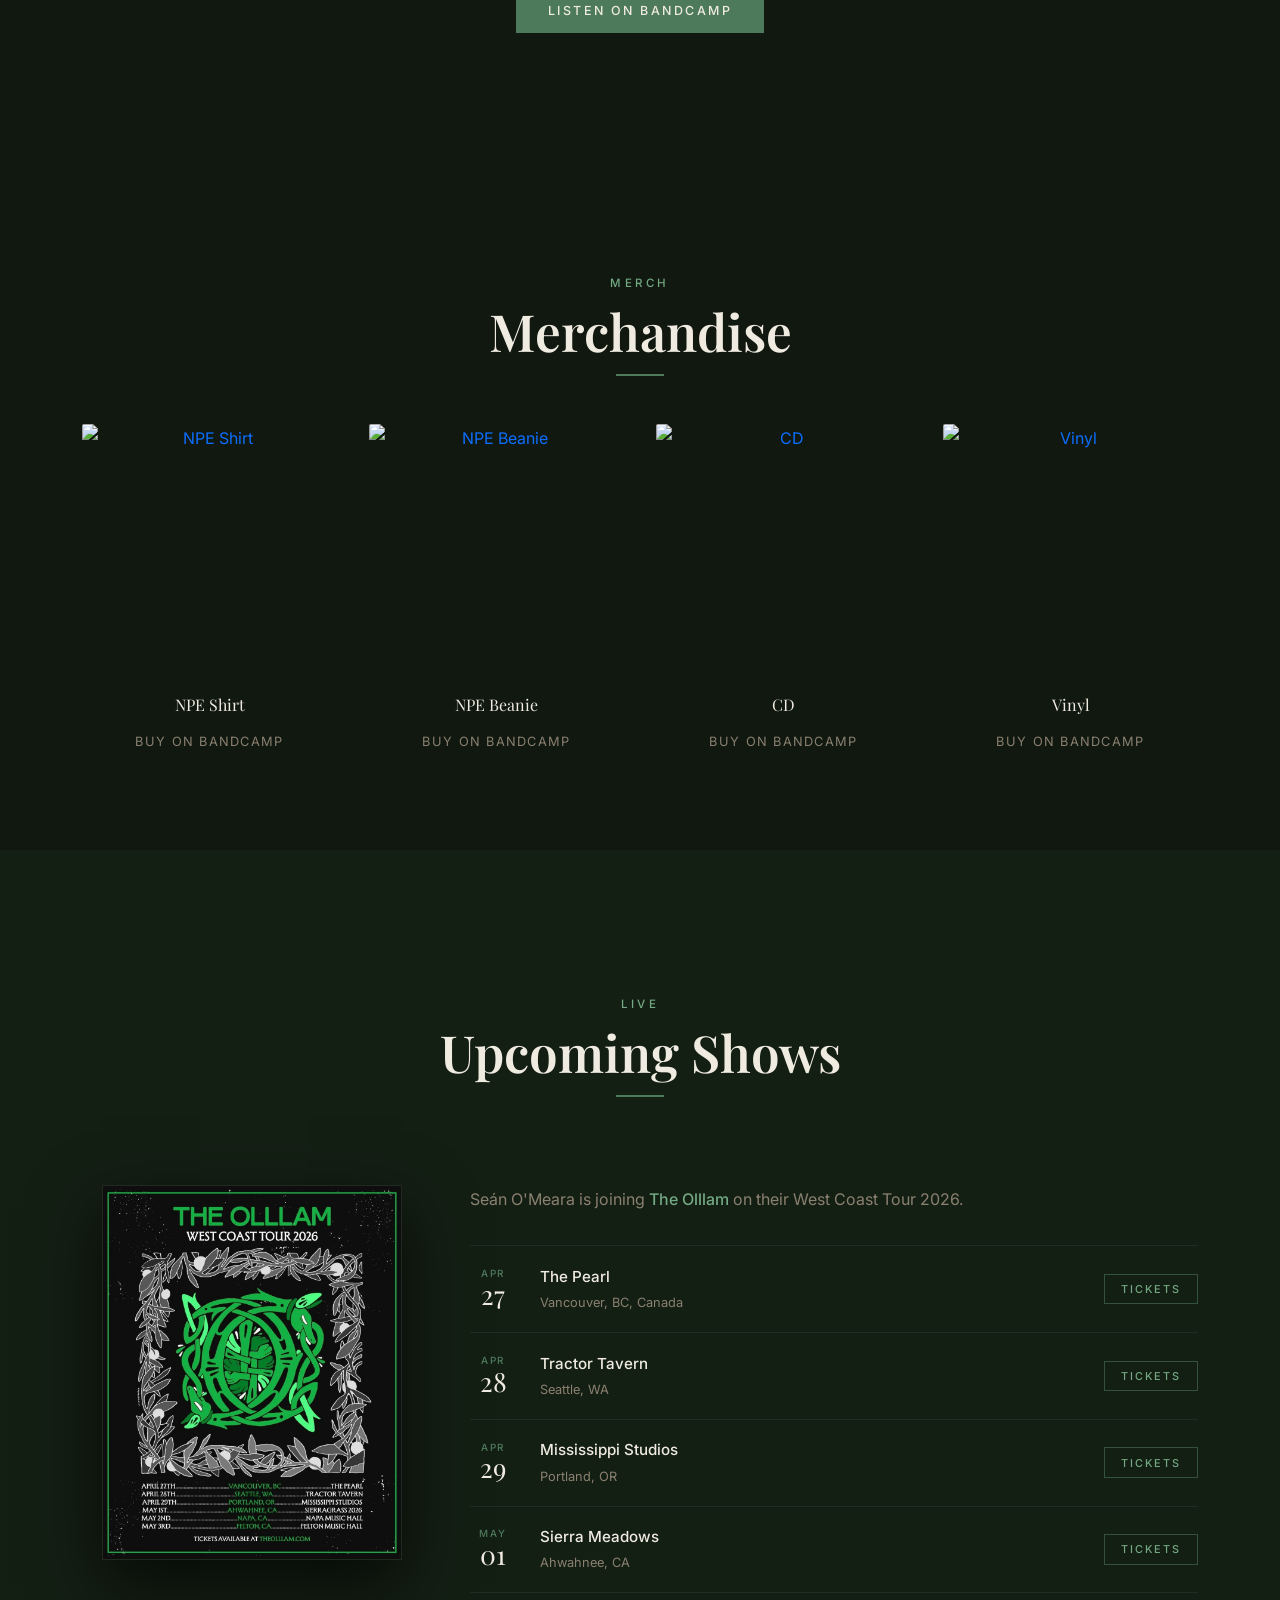
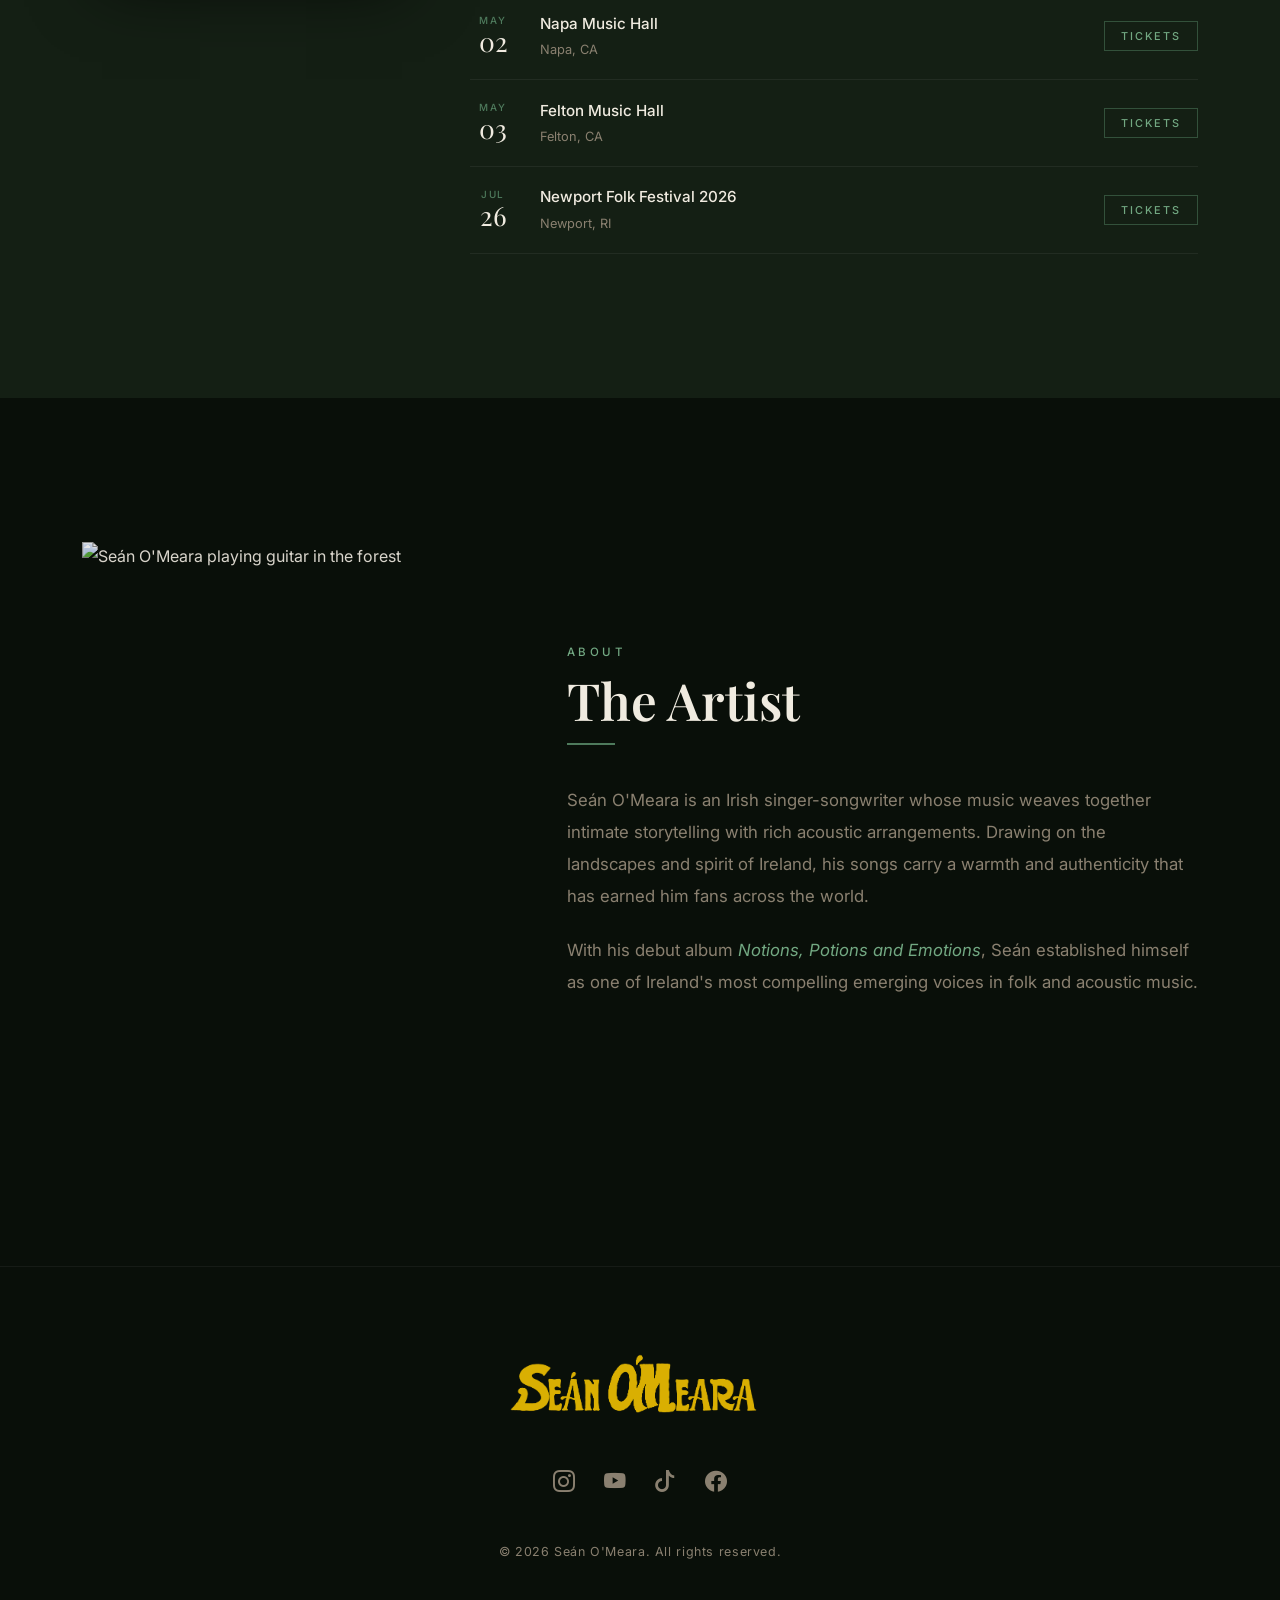
==== commit 898c8a23: "merch photos" ====
--- a/index.html
+++ b/index.html
@@ -171,22 +171,22 @@
             <div class="section-divider mx-auto"></div>
             <div class="merch-grid">
                 <a class="merch-item" href="https://seanomeara.bandcamp.com/merch/npe-shirt" target="_blank" rel="noopener">
-                    <div class="merch-img-placeholder"></div>
+                    <img src="sean t shirt.jpg" alt="NPE Shirt" class="merch-img">
                     <p class="merch-name">NPE Shirt</p>
                     <p class="merch-price">Buy on Bandcamp</p>
                 </a>
                 <a class="merch-item" href="https://seanomeara.bandcamp.com/merch/npe-beanie" target="_blank" rel="noopener">
-                    <div class="merch-img-placeholder"></div>
+                    <img src="sean beanie.jpg" alt="NPE Beanie" class="merch-img">
                     <p class="merch-name">NPE Beanie</p>
                     <p class="merch-price">Buy on Bandcamp</p>
                 </a>
                 <a class="merch-item" href="https://seanomeara.bandcamp.com/album/notions-potions-emotions" target="_blank" rel="noopener">
-                    <div class="merch-img-placeholder"></div>
+                    <img src="sean cd.jpg" alt="CD" class="merch-img">
                     <p class="merch-name">CD</p>
                     <p class="merch-price">Buy on Bandcamp</p>
                 </a>
                 <a class="merch-item" href="https://seanomeara.bandcamp.com/album/notions-potions-emotions" target="_blank" rel="noopener">
-                    <div class="merch-img-placeholder"></div>
+                    <img src="sean vinyl.jpg" alt="Vinyl" class="merch-img">
                     <p class="merch-name">Vinyl</p>
                     <p class="merch-price">Buy on Bandcamp</p>
                 </a>
--- a/css/style.css
+++ b/css/style.css
@@ -711,12 +711,16 @@
     color: var(--accent-light);
 }
 
-.merch-img-placeholder {
+.merch-img {
     width: 100%;
     aspect-ratio: 1;
-    background-color: var(--bg-light);
-    border: 1px solid rgba(255, 255, 255, 0.08);
+    object-fit: cover;
     border-radius: 2px;
+    transition: opacity 0.2s;
+}
+
+.merch-item:hover .merch-img {
+    opacity: 0.85;
 }
 
 .merch-name {
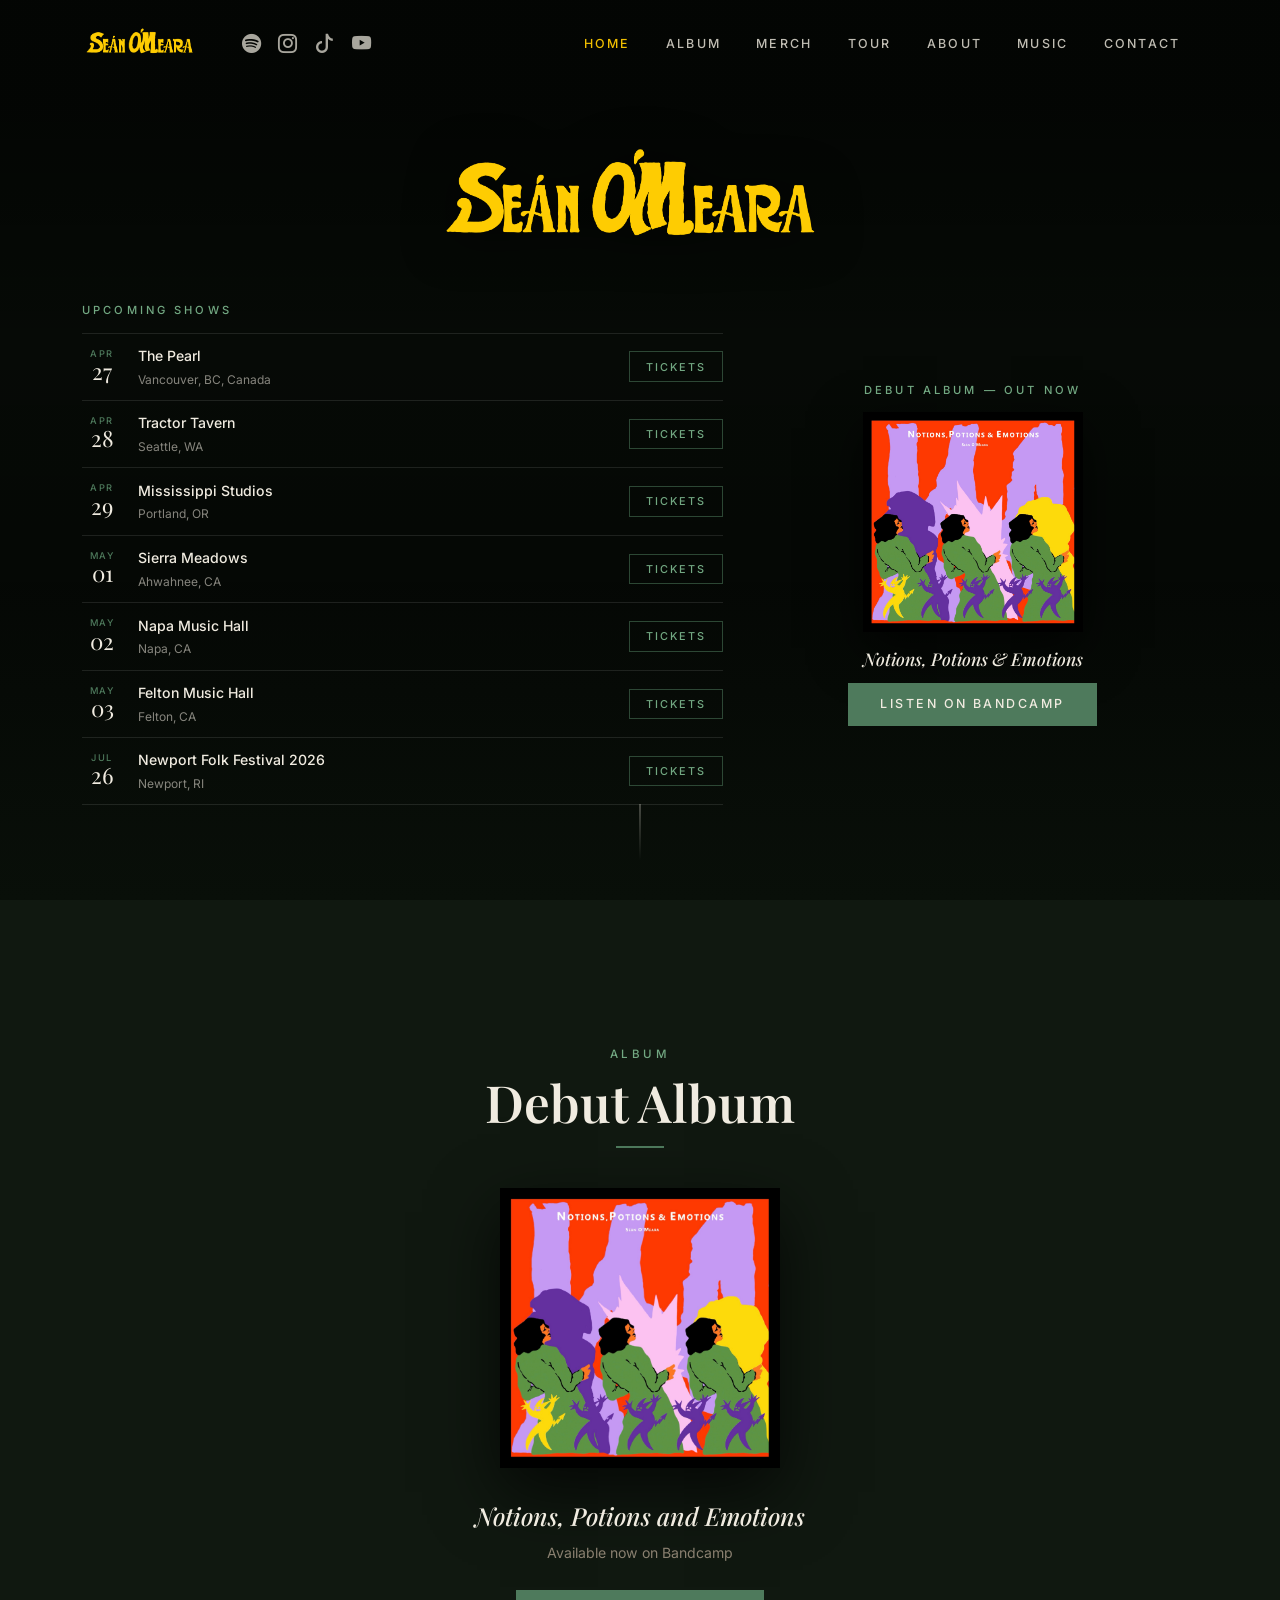
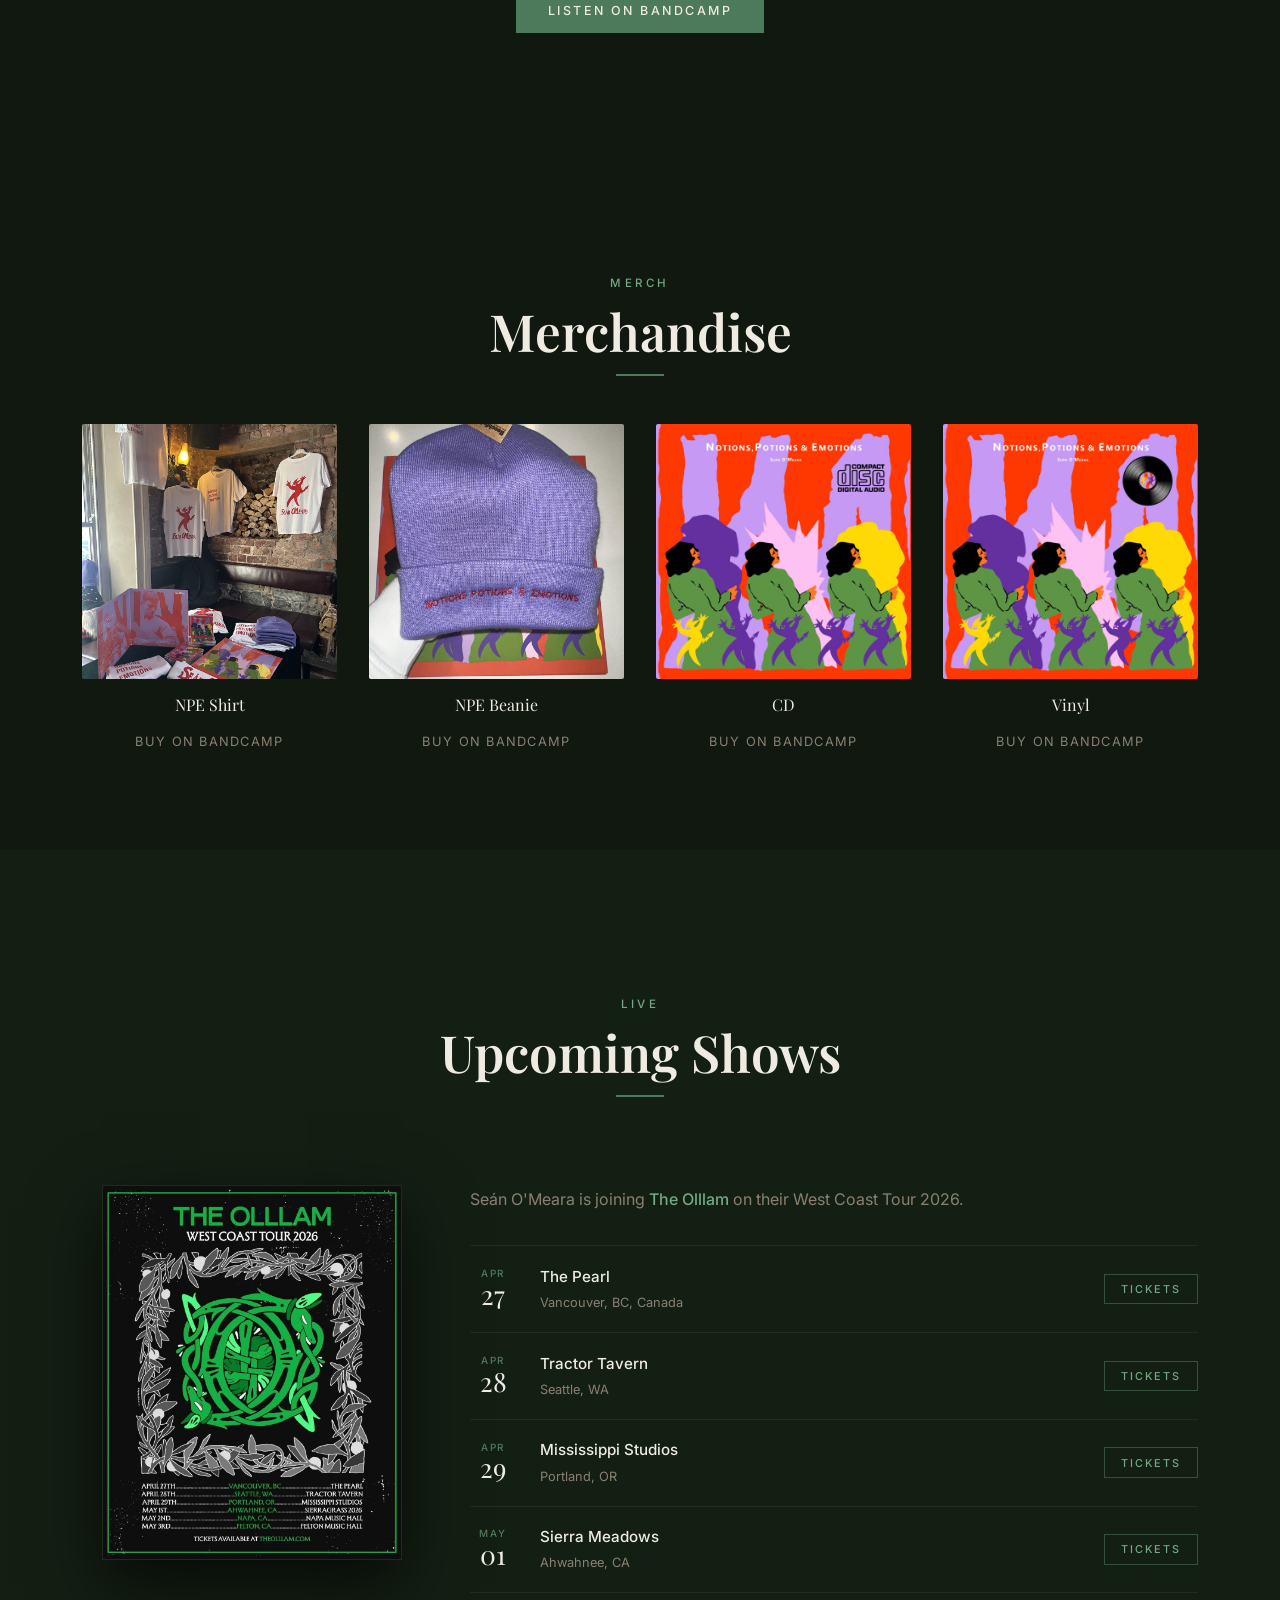
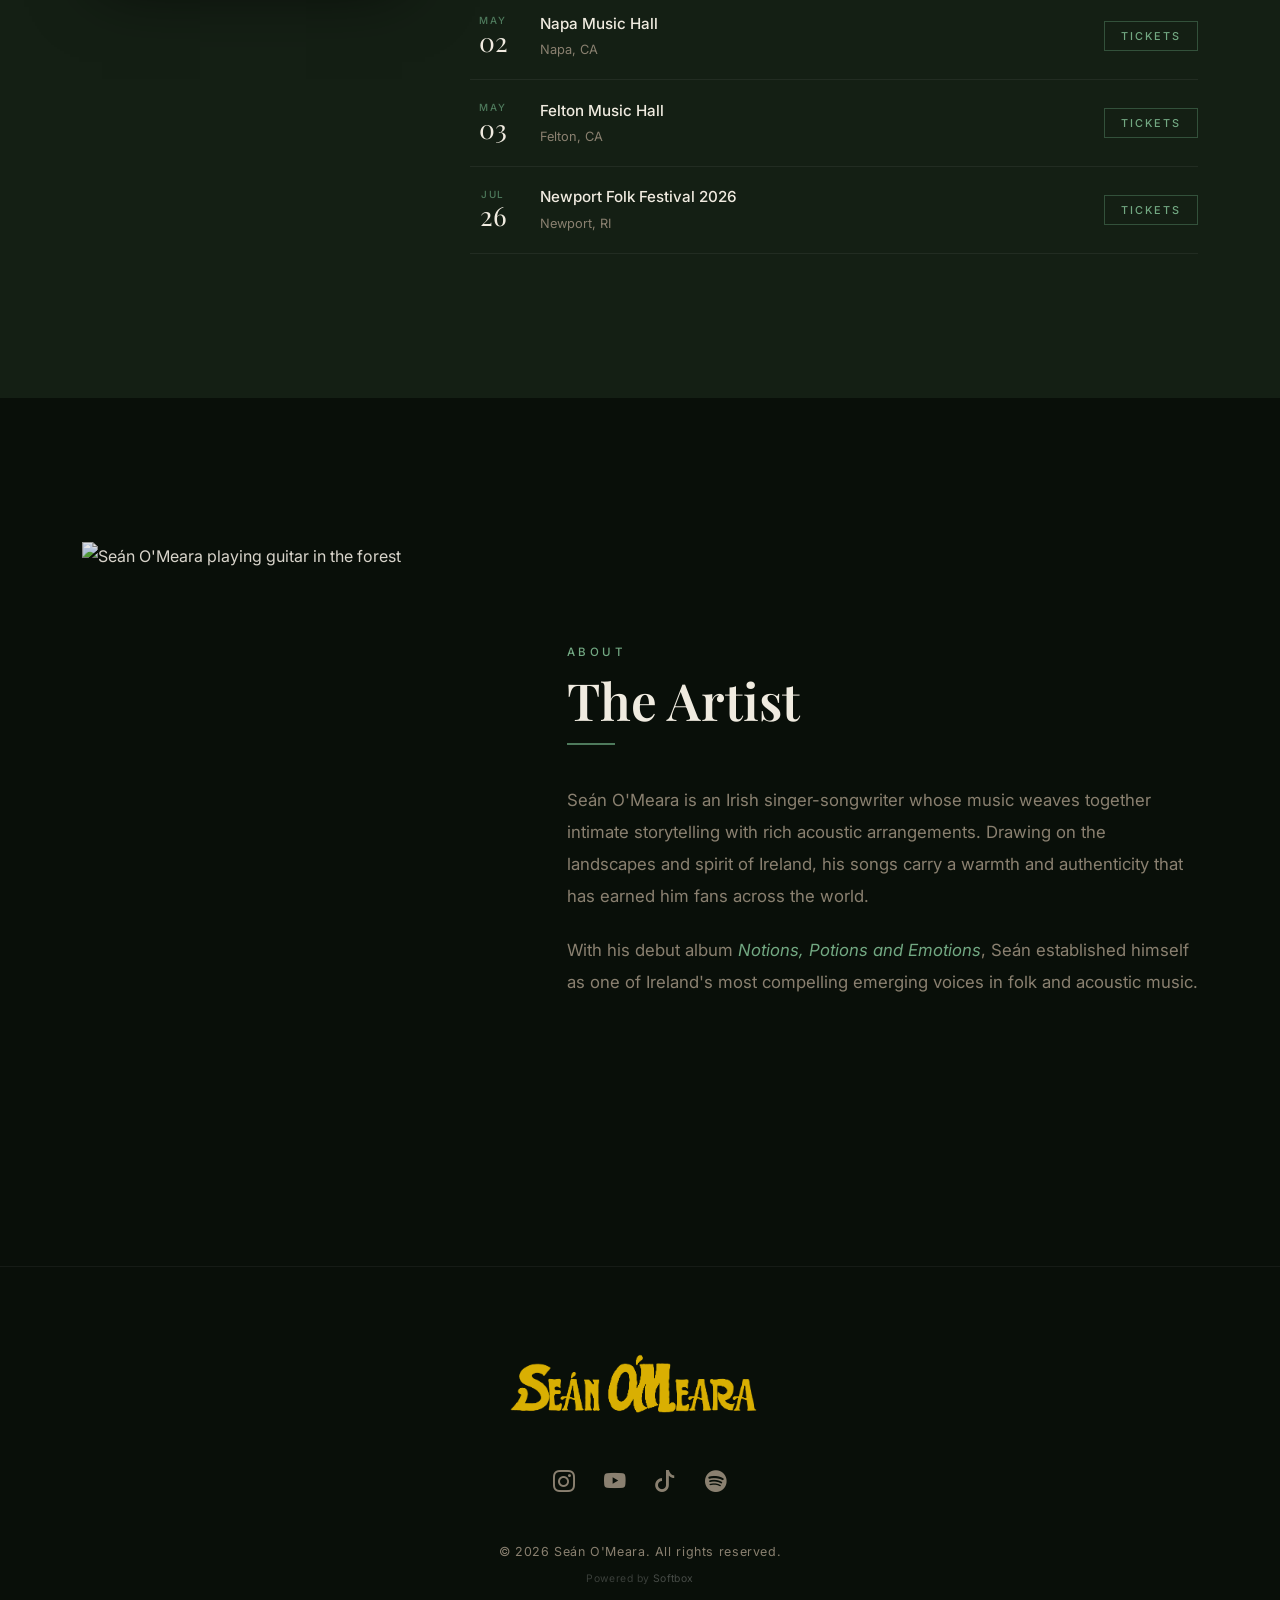
==== commit 89dc72fe: "final touches" ====
--- a/index.html
+++ b/index.html
@@ -23,10 +23,10 @@
                 <img src="loso sean omeara yellow (1).png" alt="Seán O'Meara" class="nav-logo">
             </a>
             <div class="nav-social-icons">
-                <a href="#" aria-label="Spotify"><i class="bi bi-spotify"></i></a>
-                <a href="#" aria-label="Instagram"><i class="bi bi-instagram"></i></a>
-                <a href="#" aria-label="TikTok"><i class="bi bi-tiktok"></i></a>
-                <a href="#" aria-label="YouTube"><i class="bi bi-youtube"></i></a>
+                <a href="https://open.spotify.com/artist/1YRH6BLzd66Yw1NMCtbGqH" target="_blank" rel="noopener noreferrer" aria-label="Spotify"><i class="bi bi-spotify"></i></a>
+                <a href="https://www.instagram.com/sean__omeara/" target="_blank" rel="noopener noreferrer" aria-label="Instagram"><i class="bi bi-instagram"></i></a>
+                <a href="https://www.tiktok.com/@sean__omeara" target="_blank" rel="noopener noreferrer" aria-label="TikTok"><i class="bi bi-tiktok"></i></a>
+                <a href="https://www.youtube.com/channel/UCkhcHRk85L285BkW99cDlKg" target="_blank" rel="noopener noreferrer" aria-label="YouTube"><i class="bi bi-youtube"></i></a>
             </div>
             <button class="navbar-toggler" type="button" id="menuToggler" aria-label="Toggle navigation">
                 <span class="navbar-toggler-icon"></span>
@@ -137,7 +137,7 @@
                     <p class="hero-section-label">Debut Album — Out Now</p>
                     <img src="Album art.jpg" alt="Notions, Potions and Emotions" class="hero-album-art">
                     <h3 class="hero-album-title">Notions, Potions &amp; Emotions</h3>
-                    <a href="#" class="btn btn-accent mt-2">Listen on Bandcamp</a>
+                    <a href="https://seanomeara.bandcamp.com/album/notions-potions-emotions" target="_blank" rel="noopener noreferrer" class="btn btn-accent mt-2">Listen on Bandcamp</a>
                 </div>
 
             </div>
@@ -157,8 +157,8 @@
             <div class="album-wrap">
                 <img src="Album art.jpg" alt="Notions, Potions and Emotions" class="album-art">
                 <h3 class="album-title">Notions, Potions and Emotions</h3>
-                <p class="album-sub">Available now on Bandcamp and all streaming platforms</p>
-                <a href="#" class="btn btn-accent mt-3">Listen on Bandcamp</a>
+                <p class="album-sub">Available now on Bandcamp</p>
+                <a href="https://seanomeara.bandcamp.com/album/notions-potions-emotions" target="_blank" rel="noopener noreferrer" class="btn btn-accent mt-3">Listen on Bandcamp</a>
             </div>
         </div>
     </section>
@@ -219,7 +219,7 @@
                                 <span class="venue">The Pearl</span>
                                 <span class="location">Vancouver, BC, Canada</span>
                             </div>
-                            <a href="#" class="btn btn-tickets">Tickets</a>
+                            <a href="https://www.bandsintown.com/t/107903563?app_id=squarespace-olllam2&came_from=267&utm_medium=api&utm_source=public_api&utm_campaign=ticket&mkt_source=www.theolllam.com" target="_blank" rel="noopener noreferrer" class="btn btn-tickets">Tickets</a>
                         </div>
 
                         <div class="tour-item">
@@ -231,7 +231,7 @@
                                 <span class="venue">Tractor Tavern</span>
                                 <span class="location">Seattle, WA</span>
                             </div>
-                            <a href="#" class="btn btn-tickets">Tickets</a>
+                            <a href="https://www.bandsintown.com/t/107903571?app_id=squarespace-olllam2&came_from=267&utm_medium=api&utm_source=public_api&utm_campaign=ticket&mkt_source=www.theolllam.com" target="_blank" rel="noopener noreferrer" class="btn btn-tickets">Tickets</a>
                         </div>
 
                         <div class="tour-item">
@@ -243,7 +243,7 @@
                                 <span class="venue">Mississippi Studios</span>
                                 <span class="location">Portland, OR</span>
                             </div>
-                            <a href="#" class="btn btn-tickets">Tickets</a>
+                            <a href="https://www.bandsintown.com/t/107903582?app_id=squarespace-olllam2&came_from=267&utm_medium=api&utm_source=public_api&utm_campaign=ticket&mkt_source=www.theolllam.com" target="_blank" rel="noopener noreferrer" class="btn btn-tickets">Tickets</a>
                         </div>
 
                         <div class="tour-item">
@@ -255,7 +255,7 @@
                                 <span class="venue">Sierra Meadows</span>
                                 <span class="location">Ahwahnee, CA</span>
                             </div>
-                            <a href="#" class="btn btn-tickets">Tickets</a>
+                            <a href="https://www.bandsintown.com/t/107655678?app_id=squarespace-olllam2&came_from=267&utm_medium=api&utm_source=public_api&utm_campaign=ticket&mkt_source=www.theolllam.com" target="_blank" rel="noopener noreferrer" class="btn btn-tickets">Tickets</a>
                         </div>
 
                         <div class="tour-item">
@@ -267,7 +267,7 @@
                                 <span class="venue">Napa Music Hall</span>
                                 <span class="location">Napa, CA</span>
                             </div>
-                            <a href="#" class="btn btn-tickets">Tickets</a>
+                            <a href="https://www.bandsintown.com/t/107903592?app_id=squarespace-olllam2&came_from=267&utm_medium=api&utm_source=public_api&utm_campaign=ticket&mkt_source=www.theolllam.com" target="_blank" rel="noopener noreferrer" class="btn btn-tickets">Tickets</a>
                         </div>
 
                         <div class="tour-item">
@@ -279,7 +279,7 @@
                                 <span class="venue">Felton Music Hall</span>
                                 <span class="location">Felton, CA</span>
                             </div>
-                            <a href="#" class="btn btn-tickets">Tickets</a>
+                            <a href="https://www.bandsintown.com/t/107903601?app_id=squarespace-olllam2&came_from=267&utm_medium=api&utm_source=public_api&utm_campaign=ticket&mkt_source=www.theolllam.com" target="_blank" rel="noopener noreferrer" class="btn btn-tickets">Tickets</a>
                         </div>
 
                         <div class="tour-item">
@@ -291,7 +291,7 @@
                                 <span class="venue">Newport Folk Festival 2026</span>
                                 <span class="location">Newport, RI</span>
                             </div>
-                            <a href="#" class="btn btn-tickets">Tickets</a>
+                            <a href="https://www.bandsintown.com/t/108088426?app_id=squarespace-olllam2&came_from=267&utm_medium=api&utm_source=public_api&utm_campaign=ticket&mkt_source=www.theolllam.com" target="_blank" rel="noopener noreferrer" class="btn btn-tickets">Tickets</a>
                         </div>
 
                     </div>
@@ -330,10 +330,10 @@
 
     <!-- ====== MOBILE SOCIAL BAR ====== -->
     <div class="mobile-social-bar">
-        <a href="#" aria-label="Spotify"><i class="bi bi-spotify"></i></a>
-        <a href="#" aria-label="Instagram"><i class="bi bi-instagram"></i></a>
-        <a href="#" aria-label="TikTok"><i class="bi bi-tiktok"></i></a>
-        <a href="#" aria-label="YouTube"><i class="bi bi-youtube"></i></a>
+        <a href="https://open.spotify.com/artist/1YRH6BLzd66Yw1NMCtbGqH" target="_blank" rel="noopener noreferrer" aria-label="Spotify"><i class="bi bi-spotify"></i></a>
+        <a href="https://www.instagram.com/sean__omeara/" target="_blank" rel="noopener noreferrer" aria-label="Instagram"><i class="bi bi-instagram"></i></a>
+        <a href="https://www.tiktok.com/@sean__omeara" target="_blank" rel="noopener noreferrer" aria-label="TikTok"><i class="bi bi-tiktok"></i></a>
+        <a href="https://www.youtube.com/channel/UCkhcHRk85L285BkW99cDlKg" target="_blank" rel="noopener noreferrer" aria-label="YouTube"><i class="bi bi-youtube"></i></a>
     </div>
 
     <!-- ====== FOOTER / CONTACT ====== -->
@@ -343,12 +343,13 @@
                 <img src="loso sean omeara yellow (1).png" alt="Seán O'Meara" class="footer-logo">
             </div>
             <div class="social-links">
-                <a href="#" class="social-link" aria-label="Instagram"><i class="bi bi-instagram"></i></a>
-                <a href="#" class="social-link" aria-label="YouTube"><i class="bi bi-youtube"></i></a>
-                <a href="#" class="social-link" aria-label="TikTok"><i class="bi bi-tiktok"></i></a>
-                <a href="#" class="social-link" aria-label="Facebook"><i class="bi bi-facebook"></i></a>
+                <a href="https://www.instagram.com/sean__omeara/" target="_blank" rel="noopener noreferrer" class="social-link" aria-label="Instagram"><i class="bi bi-instagram"></i></a>
+                <a href="https://www.youtube.com/channel/UCkhcHRk85L285BkW99cDlKg" target="_blank" rel="noopener noreferrer" class="social-link" aria-label="YouTube"><i class="bi bi-youtube"></i></a>
+                <a href="https://www.tiktok.com/@sean__omeara" target="_blank" rel="noopener noreferrer" class="social-link" aria-label="TikTok"><i class="bi bi-tiktok"></i></a>
+                <a href="https://open.spotify.com/artist/1YRH6BLzd66Yw1NMCtbGqH" target="_blank" rel="noopener noreferrer" class="social-link" aria-label="Spotify"><i class="bi bi-spotify"></i></a>
             </div>
             <p class="footer-copy">&copy; 2026 Seán O'Meara. All rights reserved.</p>
+            <p class="footer-powered">Powered by <a href="https://softbox.ie" target="_blank" rel="noopener noreferrer">Softbox</a></p>
         </div>
     </footer>
 
--- a/css/style.css
+++ b/css/style.css
@@ -102,6 +102,7 @@
 
     .hero {
         align-items: flex-start;
+        background-position: center 60%;
     }
 
     .hero-inner {
@@ -110,6 +111,10 @@
 
     .hero-logo {
         display: none !important;
+    }
+
+    .nav-logo {
+        height: 60px;
     }
 }
 
@@ -630,6 +635,23 @@
     font-size: 0.78rem;
     letter-spacing: 0.05em;
     margin: 0;
+}
+
+.footer-powered {
+    margin-top: 0.4rem;
+    font-size: 0.65rem;
+    color: rgba(255, 255, 255, 0.2);
+    letter-spacing: 0.04em;
+}
+
+.footer-powered a {
+    color: rgba(255, 255, 255, 0.25);
+    text-decoration: none;
+    transition: color 0.2s;
+}
+
+.footer-powered a:hover {
+    color: rgba(255, 255, 255, 0.5);
 }
 
 /* ================================================================
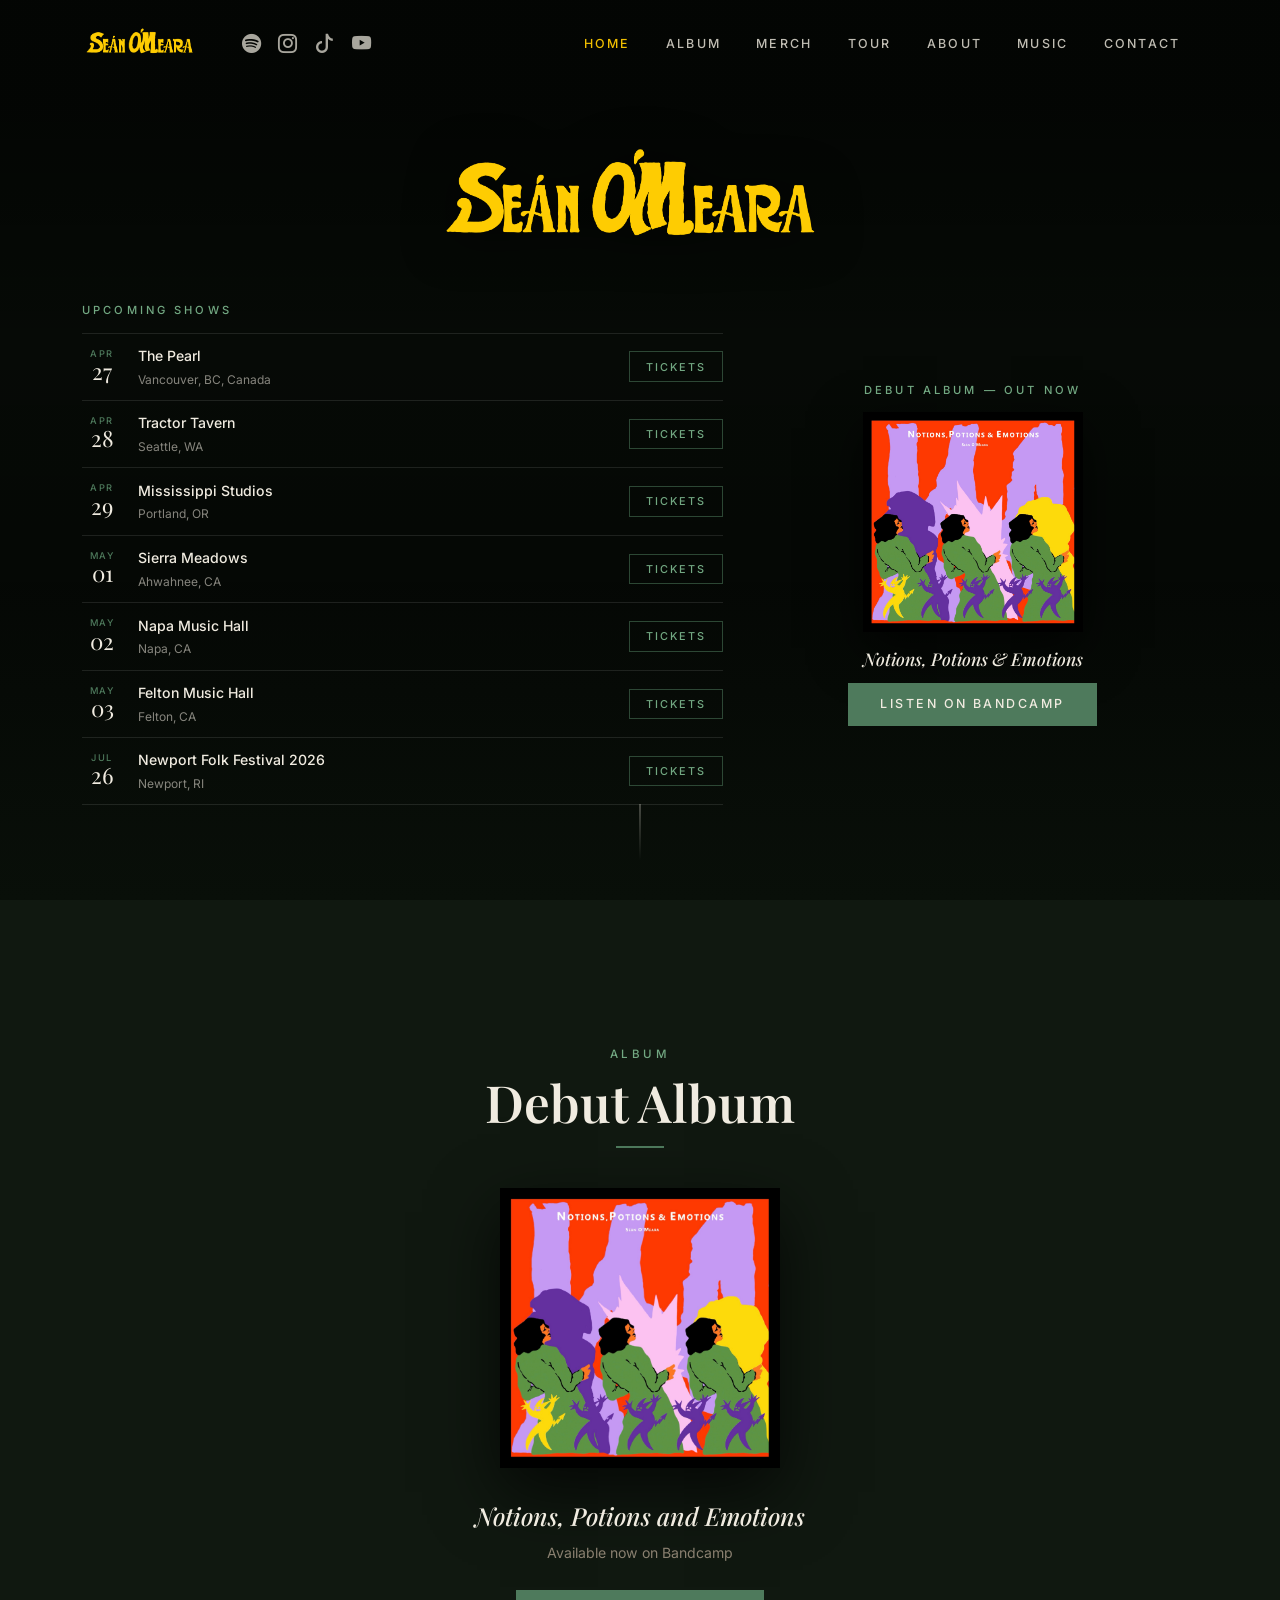
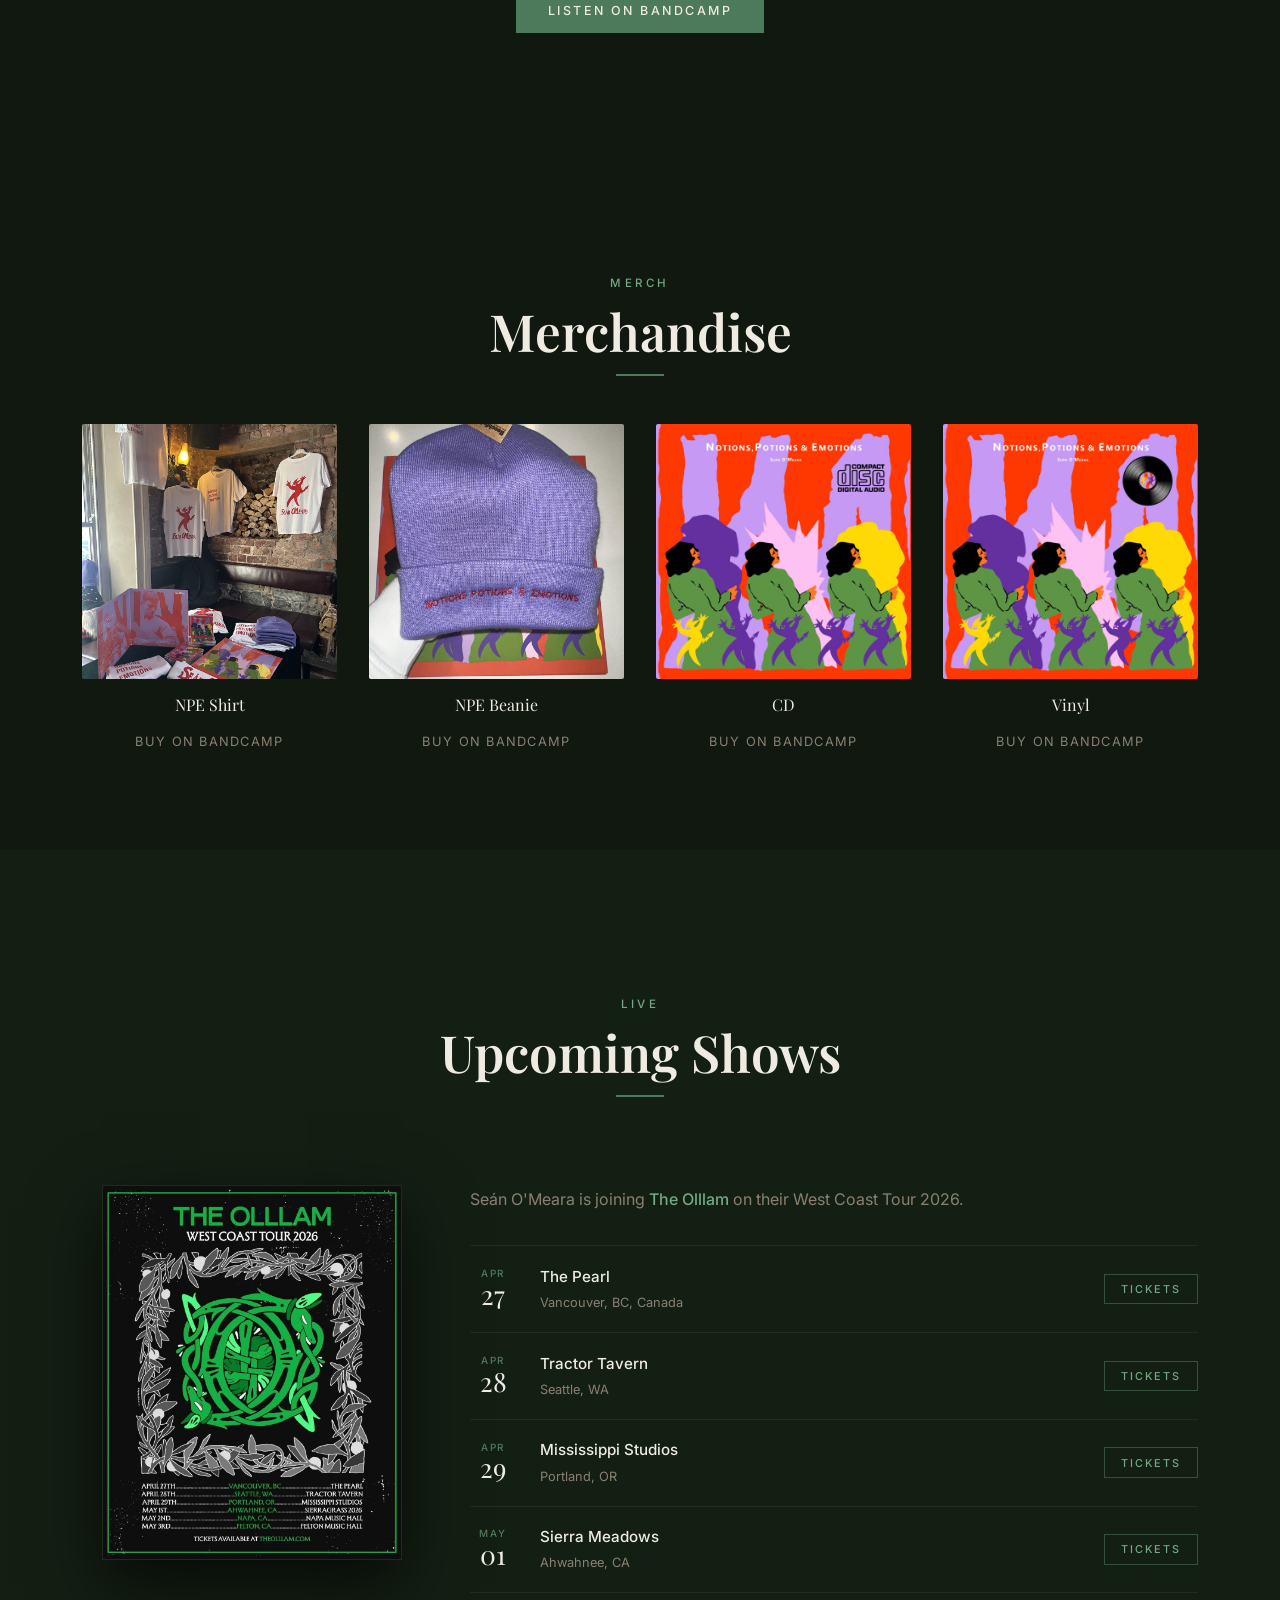
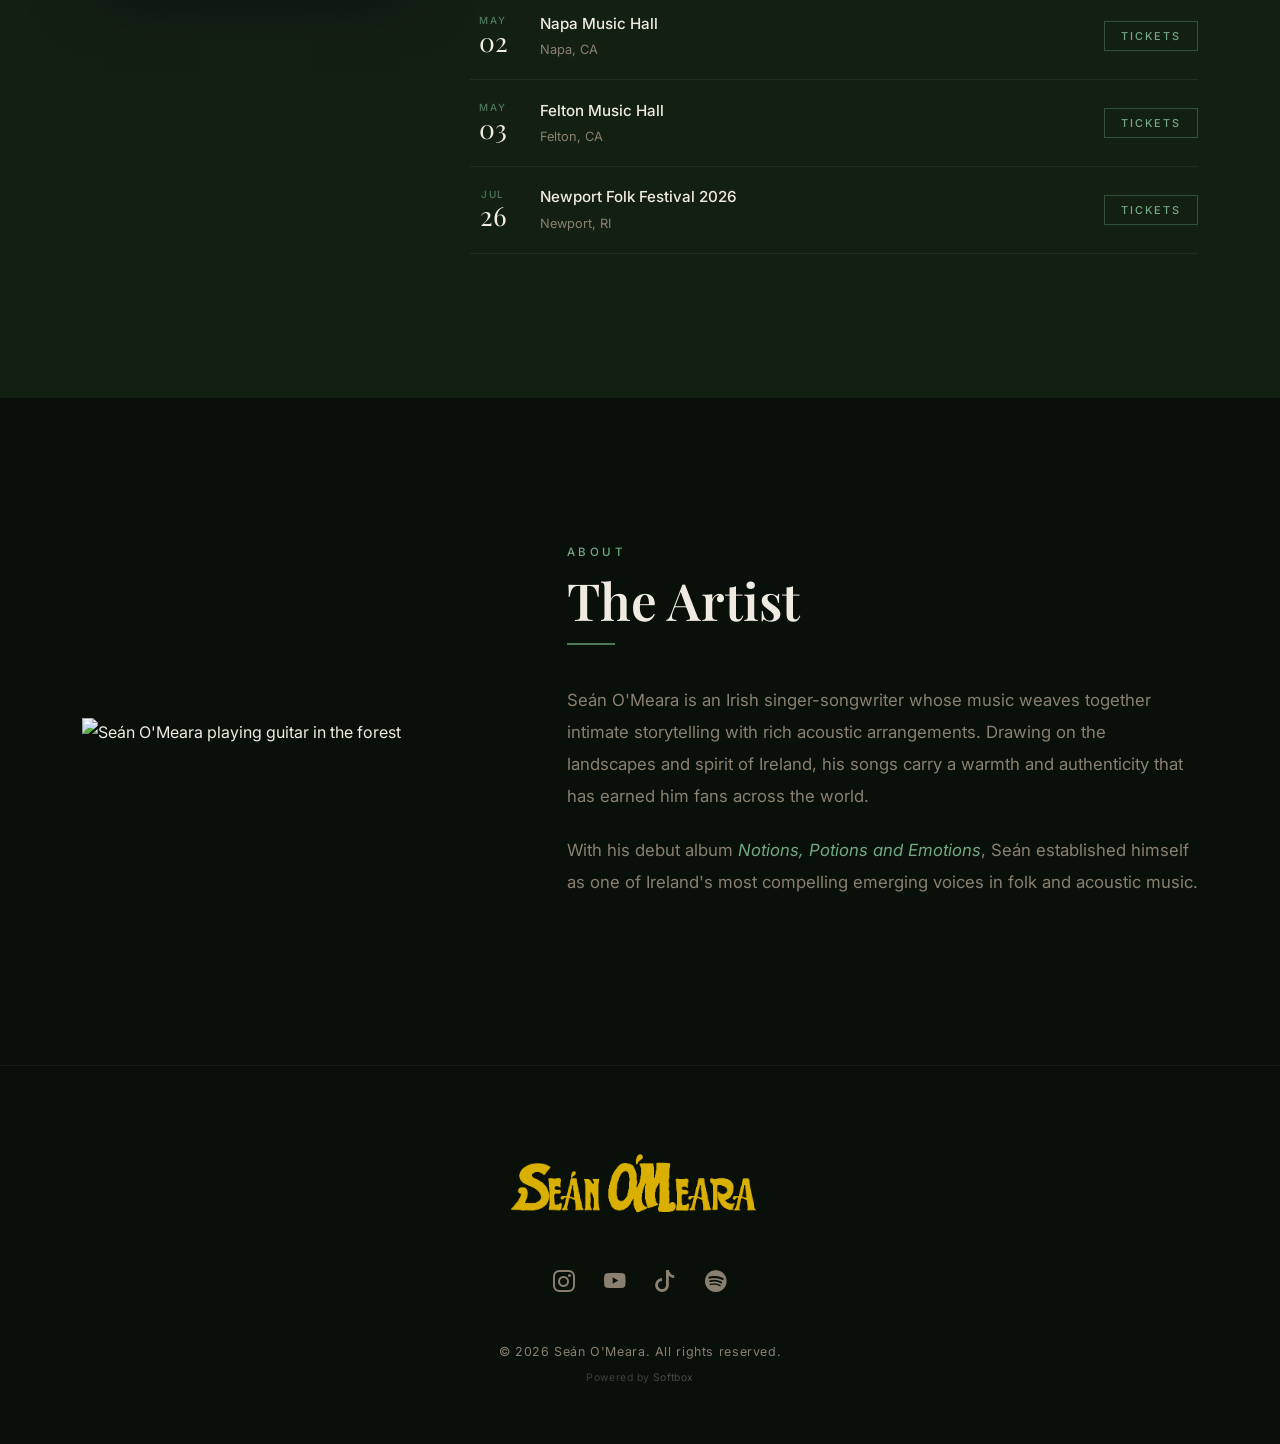
==== commit 66eaaae4: "touches" ====
--- a/index.html
+++ b/index.html
@@ -306,7 +306,7 @@
             <div class="row align-items-center g-5">
                 <div class="col-lg-5">
                     <div class="about-img-wrap">
-                        <img src="DSC00452.jpg" alt="Seán O'Meara playing guitar in the forest" class="about-img">
+                        <img src="DSC00452 (1).jpg" alt="Seán O'Meara playing guitar in the forest" class="about-img">
                     </div>
                 </div>
                 <div class="col-lg-7">
--- a/css/style.css
+++ b/css/style.css
@@ -43,11 +43,25 @@
     padding: 1.4rem 0;
 }
 
+@media (max-width: 767px) {
+    #mainNav {
+        padding: 0.6rem 0;
+    }
+}
+
 #mainNav.scrolled {
     background: rgba(9, 15, 9, 0.96);
-    backdrop-filter: blur(10px);
     padding: 0.75rem 0;
     box-shadow: 0 2px 24px rgba(0, 0, 0, 0.5);
+}
+
+#mainNav.scrolled::before {
+    content: '';
+    position: absolute;
+    inset: 0;
+    backdrop-filter: blur(10px);
+    z-index: -1;
+    pointer-events: none;
 }
 
 @media (max-width: 767px) {
@@ -70,20 +84,20 @@
         display: none !important;
         position: fixed;
         inset: 0;
-        background: rgba(0, 0, 0, 0.45);
+        background: rgba(0, 0, 0, 0.75);
         align-items: center;
         justify-content: center;
         z-index: 1050;
     }
 
-    /* On hero: always show links, no overlay */
+    /* On hero: always show links, transparent overlay */
     body.at-hero #navbarNav {
         display: flex !important;
         background: transparent;
     }
 
-    /* Off hero: show links only when menu is open */
-    body:not(.at-hero) #navbarNav.menu-open {
+    /* Menu open state — works everywhere */
+    #navbarNav.menu-open {
         display: flex !important;
     }
 
@@ -102,7 +116,7 @@
 
     .hero {
         align-items: flex-start;
-        background-position: center 60%;
+        background-position: center 70%;
     }
 
     .hero-inner {
@@ -114,7 +128,7 @@
     }
 
     .nav-logo {
-        height: 60px;
+        height: 44px;
     }
 }
 
@@ -190,7 +204,7 @@
     min-height: 100vh;
     background-image: url('../Hero img mobile.jpg');
     background-size: cover;
-    background-position: center top;
+    background-position: center 5%;
     background-attachment: fixed;
     display: flex;
     align-items: center;
@@ -392,11 +406,8 @@
 
 .about-img {
     width: 100%;
-    height: 580px;
-    object-fit: cover;
-    object-position: center top;
+    height: auto;
     display: block;
-    filter: brightness(0.88) contrast(1.06) saturate(0.9);
 }
 
 .about-text {
@@ -825,9 +836,6 @@
         padding: 6rem 0;
     }
 
-    .about-img {
-        height: 420px;
-    }
 
     .hero {
         background-attachment: scroll; /* parallax fix for iOS */
@@ -872,20 +880,6 @@
         margin-top: 0.25rem;
     }
 
-    /* About image — shift right to show Sean */
-    .about-img {
-        height: 420px;
-        object-position: 80% bottom;
-    }
-
-
-    /* Mobile */
-    @media (max-width: 768px) {
-    .about-img {
-        height: 320px;
-        object-position: 100% bottom;
-    }
-    }
 
     /* Reduce section padding on small screens */
     .section-about,
